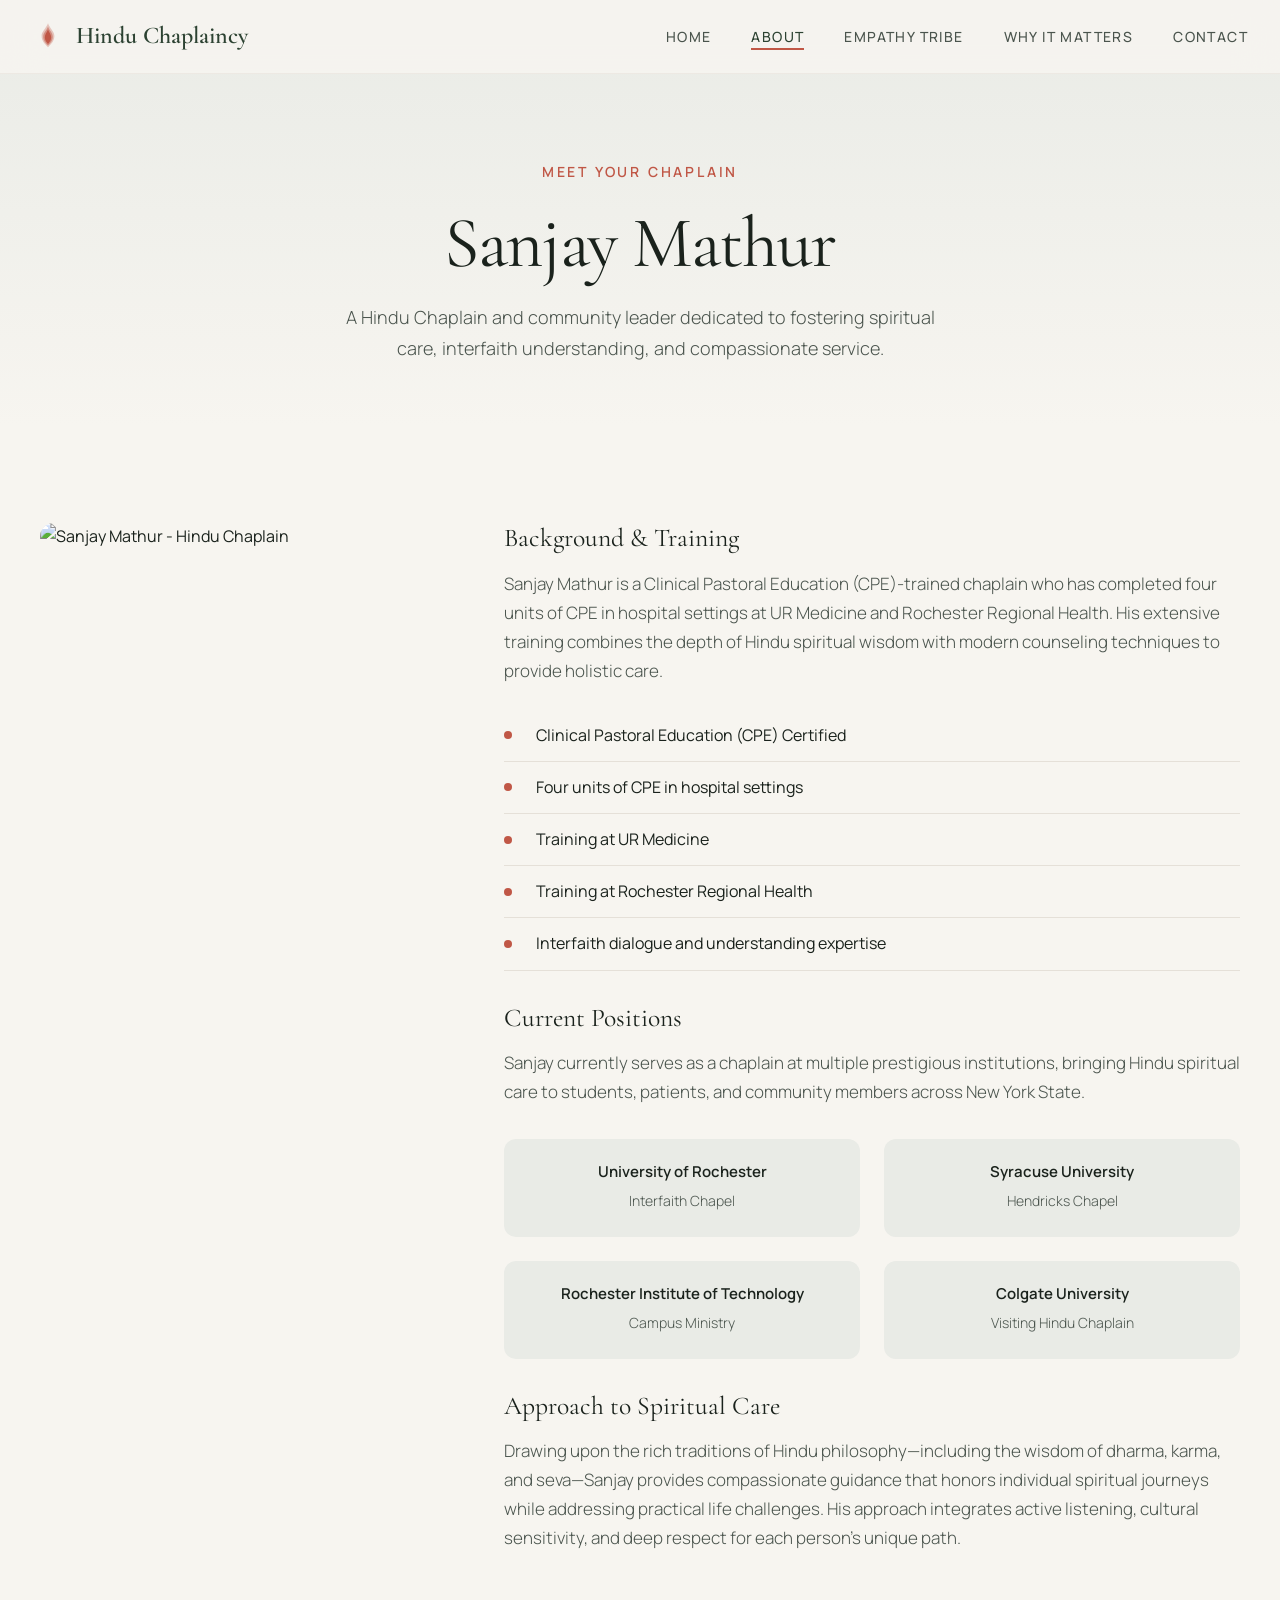
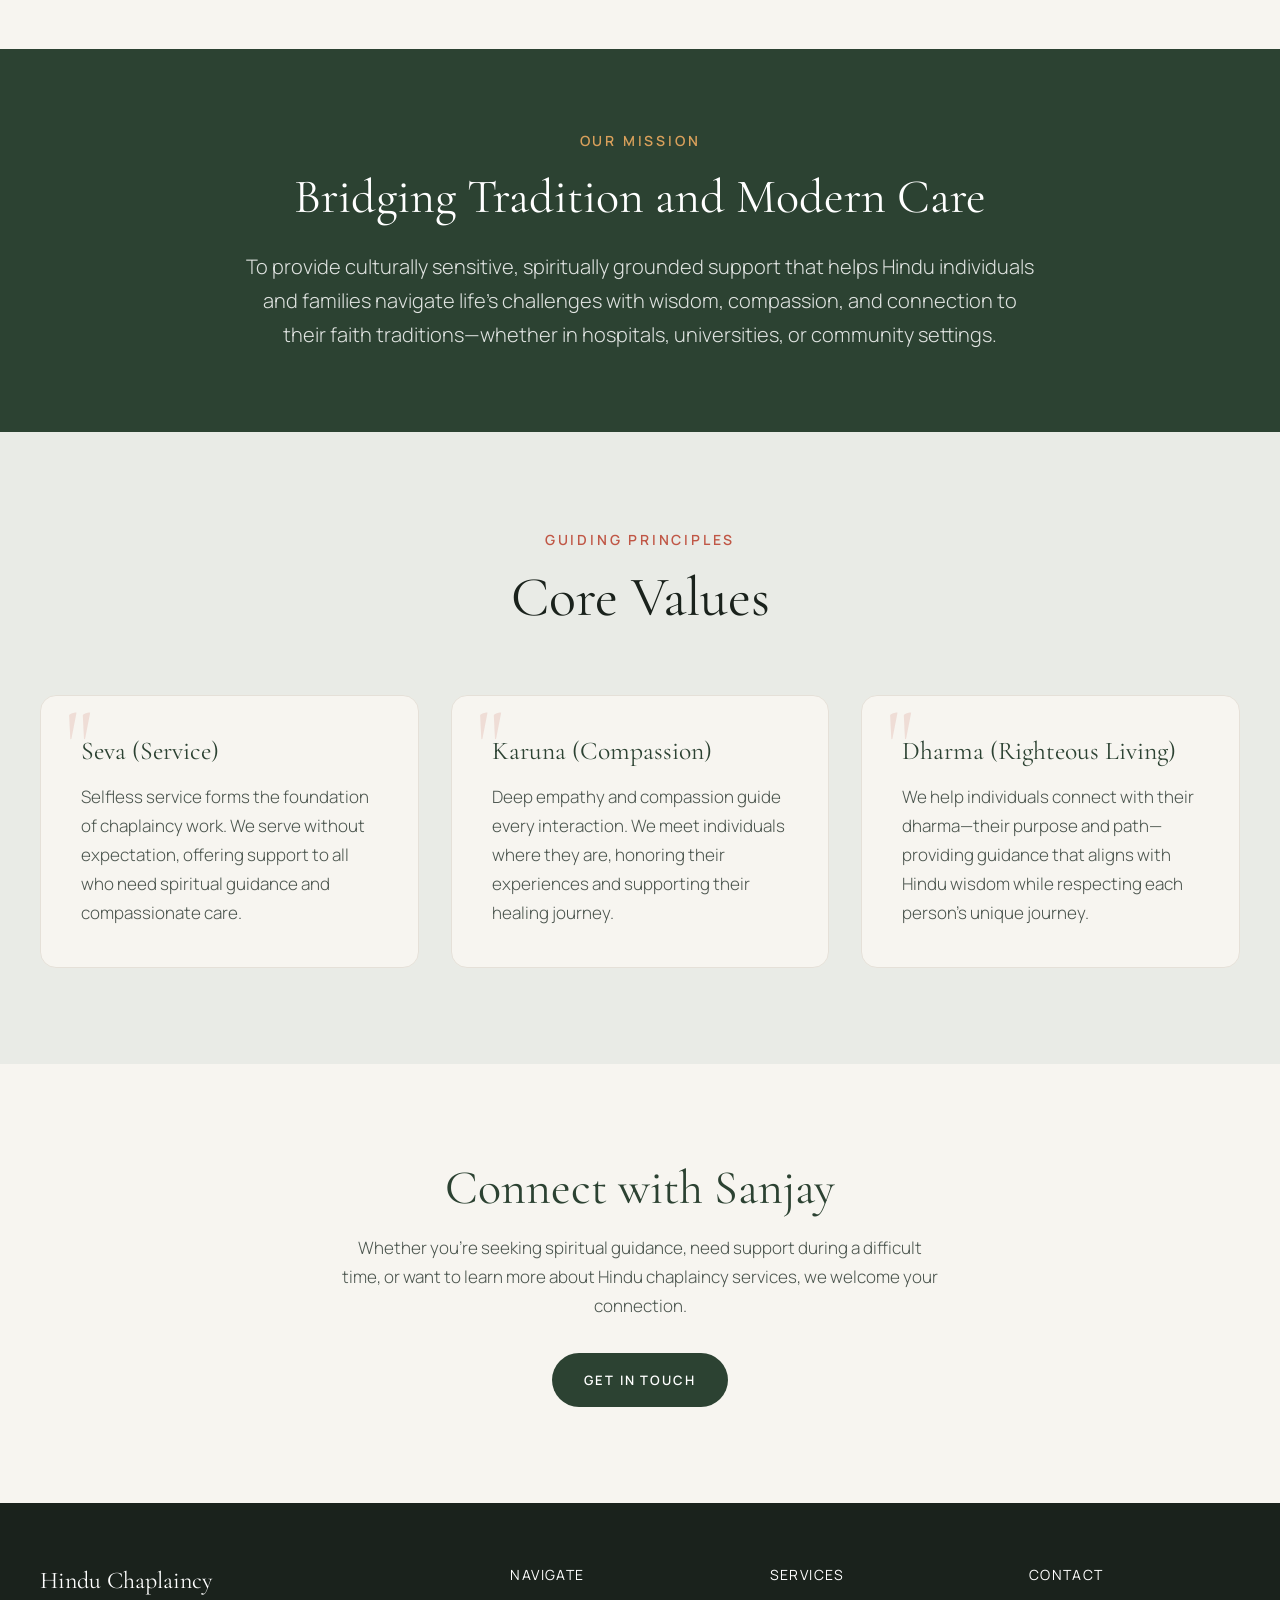
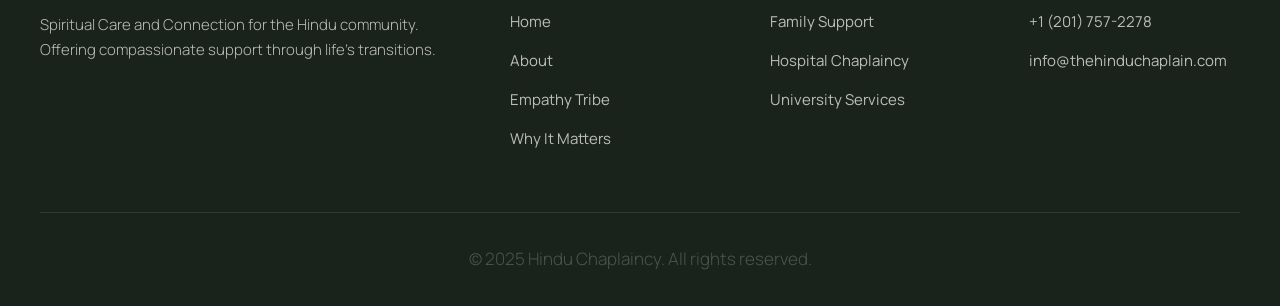
==== about.html @ 0bf61ae2 "Add files via upload" ====
<!DOCTYPE html>
<html lang="en">
<head>
  <meta charset="UTF-8">
  <meta name="viewport" content="width=device-width, initial-scale=1.0">
  <meta name="description" content="Learn about Sanjay Mathur, a Clinical Pastoral Education trained Hindu Chaplain serving universities and hospitals across New York.">
  <title>About Sanjay Mathur - Hindu Chaplaincy</title>
  <link rel="stylesheet" href="styles.css">
</head>
<body>
  <!-- Navigation -->
  <nav class="nav-container" data-testid="main-navigation">
    <div class="nav-inner">
      <a href="index.html" class="nav-logo" data-testid="nav-logo">
        <svg viewBox="0 0 100 100" xmlns="http://www.w3.org/2000/svg">
          <path d="M50 10c-5 15-20 25-20 40 0 15 10 25 20 35 10-10 20-20 20-35 0-15-15-25-20-40z" opacity="0.3"/>
          <path d="M50 20c-4 12-15 20-15 32 0 12 8 20 15 28 7-8 15-16 15-28 0-12-11-20-15-32z" opacity="0.5"/>
          <path d="M50 30c-3 9-10 15-10 24 0 9 5 15 10 21 5-6 10-12 10-21 0-9-7-15-10-24z"/>
        </svg>
        Hindu Chaplaincy
      </a>
      
      <button class="nav-toggle" data-testid="nav-toggle" onclick="toggleNav()">
        <span></span>
        <span></span>
        <span></span>
      </button>
      
      <ul class="nav-links" data-testid="nav-links">
        <li><a href="index.html" data-testid="nav-home">Home</a></li>
        <li><a href="about.html" class="active" data-testid="nav-about">About</a></li>
        <li><a href="empathy.html" data-testid="nav-empathy">Empathy Tribe</a></li>
        <li><a href="matters.html" data-testid="nav-matters">Why It Matters</a></li>
        <li><a href="contact.html" data-testid="nav-contact">Contact</a></li>
      </ul>
    </div>
  </nav>

  <!-- Hero Header -->
  <section class="about-hero" data-testid="about-hero">
    <span class="hero-overline" style="display: block; margin-bottom: 1rem;">Meet Your Chaplain</span>
    <h1>Sanjay Mathur</h1>
    <p style="max-width: 600px; margin: 1rem auto 0; font-size: 1.125rem;">A Hindu Chaplain and community leader dedicated to fostering spiritual care, interfaith understanding, and compassionate service.</p>
  </section>

  <!-- Profile Section -->
  <section class="section" data-testid="profile-section">
    <div class="container">
      <div class="profile-section">
        <div class="profile-image">
          <img src="https://images.pexels.com/photos/7580994/pexels-photo-7580994.jpeg?auto=compress&cs=tinysrgb&dpr=2&h=650&w=940" alt="Sanjay Mathur - Hindu Chaplain">
        </div>
        
        <div class="profile-content">
          <h3>Background & Training</h3>
          <p>Sanjay Mathur is a Clinical Pastoral Education (CPE)-trained chaplain who has completed four units of CPE in hospital settings at UR Medicine and Rochester Regional Health. His extensive training combines the depth of Hindu spiritual wisdom with modern counseling techniques to provide holistic care.</p>
          
          <ul class="credentials-list" data-testid="credentials-list">
            <li>Clinical Pastoral Education (CPE) Certified</li>
            <li>Four units of CPE in hospital settings</li>
            <li>Training at UR Medicine</li>
            <li>Training at Rochester Regional Health</li>
            <li>Interfaith dialogue and understanding expertise</li>
          </ul>
          
          <h3>Current Positions</h3>
          <p>Sanjay currently serves as a chaplain at multiple prestigious institutions, bringing Hindu spiritual care to students, patients, and community members across New York State.</p>
          
          <div class="universities-grid" data-testid="universities-grid">
            <div class="university-card">
              <h4>University of Rochester</h4>
              <p style="font-size: 0.875rem; margin-top: 0.5rem;">Interfaith Chapel</p>
            </div>
            <div class="university-card">
              <h4>Syracuse University</h4>
              <p style="font-size: 0.875rem; margin-top: 0.5rem;">Hendricks Chapel</p>
            </div>
            <div class="university-card">
              <h4>Rochester Institute of Technology</h4>
              <p style="font-size: 0.875rem; margin-top: 0.5rem;">Campus Ministry</p>
            </div>
            <div class="university-card">
              <h4>Colgate University</h4>
              <p style="font-size: 0.875rem; margin-top: 0.5rem;">Visiting Hindu Chaplain</p>
            </div>
          </div>
          
          <h3>Approach to Spiritual Care</h3>
          <p>Drawing upon the rich traditions of Hindu philosophy—including the wisdom of dharma, karma, and seva—Sanjay provides compassionate guidance that honors individual spiritual journeys while addressing practical life challenges. His approach integrates active listening, cultural sensitivity, and deep respect for each person's unique path.</p>
        </div>
      </div>
    </div>
  </section>

  <!-- Mission Banner -->
  <section class="section section-dark mission-banner" data-testid="mission-section">
    <div class="container">
      <span class="hero-overline" style="color: var(--accent-ochre); display: block; margin-bottom: 1rem;">Our Mission</span>
      <h2>Bridging Tradition and Modern Care</h2>
      <p>To provide culturally sensitive, spiritually grounded support that helps Hindu individuals and families navigate life's challenges with wisdom, compassion, and connection to their faith traditions—whether in hospitals, universities, or community settings.</p>
    </div>
  </section>

  <!-- Values Section -->
  <section class="section section-alt" data-testid="values-section">
    <div class="container">
      <div class="section-header">
        <span class="overline">Guiding Principles</span>
        <h2>Core Values</h2>
      </div>
      
      <div class="testimonials-grid">
        <div class="testimonial-card">
          <h3 style="color: var(--accent-forest); margin-bottom: 1rem;">Seva (Service)</h3>
          <p>Selfless service forms the foundation of chaplaincy work. We serve without expectation, offering support to all who need spiritual guidance and compassionate care.</p>
        </div>
        
        <div class="testimonial-card">
          <h3 style="color: var(--accent-forest); margin-bottom: 1rem;">Karuna (Compassion)</h3>
          <p>Deep empathy and compassion guide every interaction. We meet individuals where they are, honoring their experiences and supporting their healing journey.</p>
        </div>
        
        <div class="testimonial-card">
          <h3 style="color: var(--accent-forest); margin-bottom: 1rem;">Dharma (Righteous Living)</h3>
          <p>We help individuals connect with their dharma—their purpose and path—providing guidance that aligns with Hindu wisdom while respecting each person's unique journey.</p>
        </div>
      </div>
    </div>
  </section>

  <!-- CTA Section -->
  <section class="section" data-testid="about-cta">
    <div class="container text-center">
      <h2>Connect with Sanjay</h2>
      <p style="max-width: 600px; margin: 1rem auto 2rem;">Whether you're seeking spiritual guidance, need support during a difficult time, or want to learn more about Hindu chaplaincy services, we welcome your connection.</p>
      <a href="contact.html" class="btn btn-primary" data-testid="about-contact-btn">Get in Touch</a>
    </div>
  </section>

  <!-- Footer -->
  <footer class="footer" data-testid="footer">
    <div class="footer-content">
      <div class="footer-brand">
        <h3>Hindu Chaplaincy</h3>
        <p>Spiritual Care and Connection for the Hindu community. Offering compassionate support through life's transitions.</p>
      </div>
      
      <div class="footer-links">
        <h4>Navigate</h4>
        <ul>
          <li><a href="index.html">Home</a></li>
          <li><a href="about.html">About</a></li>
          <li><a href="empathy.html">Empathy Tribe</a></li>
          <li><a href="matters.html">Why It Matters</a></li>
        </ul>
      </div>
      
      <div class="footer-links">
        <h4>Services</h4>
        <ul>
          <li><a href="contact.html">Family Support</a></li>
          <li><a href="contact.html">Hospital Chaplaincy</a></li>
          <li><a href="contact.html">University Services</a></li>
        </ul>
      </div>
      
      <div class="footer-links">
        <h4>Contact</h4>
        <ul>
          <li><a href="tel:+12017572278">+1 (201) 757-2278</a></li>
          <li><a href="mailto:info@thehinduchaplain.com">info@thehinduchaplain.com</a></li>
        </ul>
      </div>
    </div>
    
    <div class="footer-bottom">
      <p>&copy; 2025 Hindu Chaplaincy. All rights reserved.</p>
    </div>
  </footer>

  <script>
    function toggleNav() {
      const navLinks = document.querySelector('.nav-links');
      navLinks.classList.toggle('active');
    }
  </script>
</body>
</html>
---- styles.css ----
/* Hindu Chaplain Website - Custom Styles */
@import url('https://fonts.googleapis.com/css2?family=Cormorant+Garamond:wght@300;400;500;600;700&family=Manrope:wght@300;400;500;600;700&display=swap');

:root {
  --bg-primary: #F7F5F0;
  --bg-secondary: #E9EBE6;
  --text-primary: #1A221C;
  --text-secondary: #4A544D;
  --accent-terracotta: #C05746;
  --accent-ochre: #D9A05B;
  --accent-forest: #2C4232;
  --border-subtle: #E5E0D8;
}

* {
  margin: 0;
  padding: 0;
  box-sizing: border-box;
}

html {
  scroll-behavior: smooth;
}

body {
  font-family: 'Manrope', sans-serif;
  background-color: var(--bg-primary);
  color: var(--text-primary);
  line-height: 1.7;
}

/* Typography */
h1, h2, h3, h4, h5, h6 {
  font-family: 'Cormorant Garamond', serif;
  font-weight: 400;
  line-height: 1.2;
}

h1 {
  font-size: clamp(2.5rem, 6vw, 4.5rem);
  letter-spacing: -0.02em;
  color: var(--text-primary);
}

h2 {
  font-size: clamp(2rem, 4vw, 3rem);
  color: var(--accent-forest);
}

h3 {
  font-size: clamp(1.25rem, 2vw, 1.75rem);
  color: var(--text-primary);
}

p {
  font-size: 1.0625rem;
  color: var(--text-secondary);
  font-weight: 300;
}

/* Navigation */
.nav-container {
  position: fixed;
  top: 0;
  left: 0;
  right: 0;
  z-index: 1000;
  background: rgba(247, 245, 240, 0.85);
  backdrop-filter: blur(20px);
  -webkit-backdrop-filter: blur(20px);
  border-bottom: 1px solid rgba(229, 224, 216, 0.5);
}

.nav-inner {
  max-width: 1400px;
  margin: 0 auto;
  padding: 1rem 2rem;
  display: flex;
  justify-content: space-between;
  align-items: center;
}

.nav-logo {
  font-family: 'Cormorant Garamond', serif;
  font-size: 1.5rem;
  font-weight: 600;
  color: var(--accent-forest);
  text-decoration: none;
  display: flex;
  align-items: center;
  gap: 0.75rem;
}

.nav-logo svg {
  width: 32px;
  height: 32px;
  fill: var(--accent-terracotta);
}

.nav-links {
  display: flex;
  gap: 2.5rem;
  list-style: none;
}

.nav-links a {
  text-decoration: none;
  color: var(--text-secondary);
  font-size: 0.875rem;
  font-weight: 500;
  text-transform: uppercase;
  letter-spacing: 0.1em;
  transition: color 0.3s ease;
  position: relative;
}

.nav-links a:hover,
.nav-links a.active {
  color: var(--accent-forest);
}

.nav-links a::after {
  content: '';
  position: absolute;
  bottom: -4px;
  left: 0;
  width: 0;
  height: 2px;
  background: var(--accent-terracotta);
  transition: width 0.3s ease;
}

.nav-links a:hover::after,
.nav-links a.active::after {
  width: 100%;
}

/* Mobile Navigation */
.nav-toggle {
  display: none;
  flex-direction: column;
  gap: 6px;
  background: none;
  border: none;
  cursor: pointer;
  padding: 4px;
}

.nav-toggle span {
  width: 28px;
  height: 2px;
  background: var(--accent-forest);
  transition: all 0.3s ease;
}

@media (max-width: 768px) {
  .nav-toggle {
    display: flex;
  }
  
  .nav-links {
    position: fixed;
    top: 70px;
    left: 0;
    right: 0;
    background: rgba(247, 245, 240, 0.98);
    backdrop-filter: blur(20px);
    flex-direction: column;
    padding: 2rem;
    gap: 1.5rem;
    transform: translateY(-150%);
    transition: transform 0.4s ease;
  }
  
  .nav-links.active {
    transform: translateY(0);
  }
}

/* Hero Section */
.hero {
  min-height: 100vh;
  display: flex;
  align-items: center;
  padding: 8rem 2rem 4rem;
  position: relative;
  overflow: hidden;
}

.hero-grid {
  max-width: 1400px;
  margin: 0 auto;
  display: grid;
  grid-template-columns: 1fr 1fr;
  gap: 4rem;
  align-items: center;
}

.hero-content {
  position: relative;
  z-index: 2;
}

.hero-overline {
  font-size: 0.875rem;
  text-transform: uppercase;
  letter-spacing: 0.2em;
  color: var(--accent-terracotta);
  font-weight: 600;
  margin-bottom: 1.5rem;
  display: block;
}

.hero h1 {
  margin-bottom: 1.5rem;
}

.hero-description {
  font-size: 1.125rem;
  max-width: 500px;
  margin-bottom: 2.5rem;
}

.hero-image {
  position: relative;
  border-radius: 24px;
  overflow: hidden;
  aspect-ratio: 4/5;
}

.hero-image img {
  width: 100%;
  height: 100%;
  object-fit: cover;
}

.hero-image::before {
  content: '';
  position: absolute;
  inset: 0;
  background: linear-gradient(135deg, rgba(44, 66, 50, 0.1), transparent);
  z-index: 1;
}

/* Decorative Elements */
.hero-decoration {
  position: absolute;
  right: -100px;
  top: 50%;
  transform: translateY(-50%);
  width: 400px;
  height: 400px;
  opacity: 0.05;
  z-index: 0;
}

/* Buttons */
.btn {
  display: inline-flex;
  align-items: center;
  gap: 0.75rem;
  padding: 1rem 2rem;
  font-size: 0.8125rem;
  font-weight: 600;
  text-transform: uppercase;
  letter-spacing: 0.15em;
  text-decoration: none;
  border-radius: 50px;
  transition: all 0.3s ease;
  cursor: pointer;
  border: none;
}

.btn-primary {
  background: var(--accent-forest);
  color: white;
}

.btn-primary:hover {
  background: var(--text-primary);
  transform: translateY(-2px);
  box-shadow: 0 10px 30px rgba(44, 66, 50, 0.2);
}

.btn-secondary {
  background: transparent;
  color: var(--accent-forest);
  border: 2px solid var(--accent-forest);
}

.btn-secondary:hover {
  background: var(--bg-secondary);
}

.btn-terracotta {
  background: var(--accent-terracotta);
  color: white;
}

.btn-terracotta:hover {
  background: #a84839;
  transform: translateY(-2px);
  box-shadow: 0 10px 30px rgba(192, 87, 70, 0.25);
}

/* Sections */
.section {
  padding: 6rem 2rem;
}

.section-alt {
  background: var(--bg-secondary);
}

.section-dark {
  background: var(--accent-forest);
  color: white;
}

.section-dark h2,
.section-dark h3,
.section-dark p {
  color: white;
}

.container {
  max-width: 1200px;
  margin: 0 auto;
}

.section-header {
  text-align: center;
  margin-bottom: 4rem;
}

.section-header h2 {
  font-size: clamp(2.5rem, 5vw, 3.5rem);
  font-weight: 400;
  color: var(--text-primary);
  margin-top: 0.75rem;
}

.section-header .overline {
  font-size: 0.875rem;
  text-transform: uppercase;
  letter-spacing: 0.2em;
  color: var(--accent-terracotta);
  font-weight: 600;
  margin-bottom: 0;
  display: block;
}

/* About Chaplaincy Section */
.chaplaincy-content {
  display: grid;
  grid-template-columns: 1fr 1fr;
  gap: 4rem;
  align-items: center;
}

.chaplaincy-quote {
  position: relative;
  padding: 2rem 0;
}

.chaplaincy-quote blockquote {
  font-family: 'Cormorant Garamond', serif;
  font-size: 1.75rem;
  font-weight: 400;
  font-style: italic;
  color: var(--accent-forest);
  line-height: 1.5;
  position: relative;
  padding-left: 2rem;
  border-left: 4px solid var(--accent-terracotta);
}

.chaplaincy-text p {
  margin-bottom: 1.5rem;
}

/* Testimonials */
.testimonials-grid {
  display: grid;
  grid-template-columns: repeat(auto-fit, minmax(320px, 1fr));
  gap: 2rem;
}

.testimonial-card {
  background: var(--bg-primary);
  padding: 2.5rem;
  border-radius: 16px;
  border: 1px solid var(--border-subtle);
  position: relative;
  transition: transform 0.3s ease, box-shadow 0.3s ease;
}

.testimonial-card:hover {
  transform: translateY(-4px);
  box-shadow: 0 20px 40px rgba(26, 34, 28, 0.08);
}

.testimonial-card::before {
  content: '"';
  font-family: 'Cormorant Garamond', serif;
  font-size: 6rem;
  color: var(--accent-terracotta);
  opacity: 0.15;
  position: absolute;
  top: 0;
  left: 1.5rem;
  line-height: 1;
}

.testimonial-text {
  font-style: italic;
  margin-bottom: 1.5rem;
  position: relative;
  z-index: 1;
}

.testimonial-author {
  display: flex;
  align-items: center;
  gap: 1rem;
}

.testimonial-avatar {
  width: 48px;
  height: 48px;
  border-radius: 50%;
  background: var(--accent-forest);
  display: flex;
  align-items: center;
  justify-content: center;
  color: white;
  font-weight: 600;
}

.testimonial-info h4 {
  font-size: 1rem;
  font-family: 'Manrope', sans-serif;
  font-weight: 600;
  margin-bottom: 0.25rem;
}

.testimonial-info span {
  font-size: 0.875rem;
  color: var(--text-secondary);
}

/* About Page */
.about-hero {
  padding: 10rem 2rem 4rem;
  text-align: center;
  background: linear-gradient(180deg, var(--bg-secondary) 0%, var(--bg-primary) 100%);
}

.profile-section {
  display: grid;
  grid-template-columns: 400px 1fr;
  gap: 4rem;
  align-items: start;
}

.profile-image {
  border-radius: 24px;
  overflow: hidden;
  position: sticky;
  top: 120px;
}

.profile-image img {
  width: 100%;
  height: auto;
  display: block;
}

.profile-content h3 {
  margin-bottom: 1rem;
  margin-top: 2rem;
}

.profile-content h3:first-child {
  margin-top: 0;
}

.credentials-list {
  list-style: none;
  margin: 1.5rem 0;
}

.credentials-list li {
  padding: 0.75rem 0;
  padding-left: 2rem;
  position: relative;
  border-bottom: 1px solid var(--border-subtle);
}

.credentials-list li::before {
  content: '';
  position: absolute;
  left: 0;
  top: 50%;
  transform: translateY(-50%);
  width: 8px;
  height: 8px;
  background: var(--accent-terracotta);
  border-radius: 50%;
}

.universities-grid {
  display: grid;
  grid-template-columns: repeat(2, 1fr);
  gap: 1.5rem;
  margin-top: 2rem;
}

.university-card {
  background: var(--bg-secondary);
  padding: 1.5rem;
  border-radius: 12px;
  text-align: center;
}

.university-card h4 {
  font-family: 'Manrope', sans-serif;
  font-size: 0.9375rem;
  font-weight: 600;
}

/* Mission Banner */
.mission-banner {
  padding: 5rem 2rem;
  text-align: center;
}

.mission-banner h2 {
  color: white;
  margin-bottom: 1.5rem;
}

.mission-banner p {
  color: rgba(255, 255, 255, 0.85);
  max-width: 800px;
  margin: 0 auto;
  font-size: 1.25rem;
}

/* Empathy Page */
.empathy-hero {
  min-height: 70vh;
  display: flex;
  align-items: center;
  justify-content: center;
  text-align: center;
  position: relative;
  background-size: cover;
  background-position: center;
  padding: 8rem 2rem;
}

.empathy-hero::before {
  content: '';
  position: absolute;
  inset: 0;
  background: linear-gradient(135deg, rgba(44, 66, 50, 0.85), rgba(26, 34, 28, 0.75));
}

.empathy-hero-content {
  position: relative;
  z-index: 2;
  max-width: 800px;
}

.empathy-hero h1 {
  color: white;
  margin-bottom: 1.5rem;
}

.empathy-hero p {
  color: rgba(255, 255, 255, 0.9);
  font-size: 1.25rem;
}

.empathy-content {
  max-width: 900px;
  margin: 0 auto;
}

.empathy-content h3 {
  margin-top: 3rem;
  margin-bottom: 1rem;
}

.empathy-content p {
  margin-bottom: 1.5rem;
}

.empathy-cta {
  background: var(--bg-secondary);
  padding: 3rem;
  border-radius: 20px;
  text-align: center;
  margin-top: 3rem;
}

.empathy-cta h3 {
  margin-top: 0;
  margin-bottom: 1rem;
}

.empathy-cta a {
  color: var(--accent-terracotta);
  font-weight: 600;
}

/* Why It Matters Page */
.matters-grid {
  display: grid;
  grid-template-columns: repeat(12, 1fr);
  gap: 1.5rem;
}

.matters-card {
  padding: 2.5rem;
  border-radius: 20px;
}

.matters-card.large {
  grid-column: span 8;
}

.matters-card.small {
  grid-column: span 4;
}

.matters-card.full {
  grid-column: span 12;
}

.matters-card.bg-light {
  background: var(--bg-primary);
  border: 1px solid var(--border-subtle);
}

.matters-card.bg-alt {
  background: var(--bg-secondary);
}

.matters-card h3 {
  margin-bottom: 1rem;
}

.matters-card ul {
  list-style: none;
  margin-top: 1.5rem;
}

.matters-card ul li {
  padding: 0.75rem 0;
  padding-left: 1.5rem;
  position: relative;
  color: var(--text-secondary);
}

.matters-card ul li::before {
  content: '→';
  position: absolute;
  left: 0;
  color: var(--accent-terracotta);
}

/* Contact Page */
.contact-hero {
  min-height: 100vh;
  display: flex;
  align-items: center;
  justify-content: center;
  position: relative;
  padding: 8rem 2rem;
  background-size: cover;
  background-position: center;
}

.contact-hero::before {
  content: '';
  position: absolute;
  inset: 0;
  background: linear-gradient(135deg, rgba(217, 160, 91, 0.15), rgba(233, 235, 230, 0.9));
}

.contact-container {
  position: relative;
  z-index: 2;
  max-width: 1200px;
  width: 100%;
  display: grid;
  grid-template-columns: 1fr 1fr;
  gap: 4rem;
  align-items: center;
}

.contact-info {
  padding: 2rem;
}

.contact-info h1 {
  margin-bottom: 1.5rem;
}

.contact-info p {
  margin-bottom: 2rem;
  font-size: 1.125rem;
}

.contact-cards {
  display: flex;
  flex-direction: column;
  gap: 1rem;
  margin-top: 2rem;
}

.contact-card {
  display: flex;
  align-items: center;
  gap: 1.25rem;
  padding: 1.25rem 1.5rem;
  background: white;
  border-radius: 16px;
  text-decoration: none;
  color: var(--text-primary);
  transition: all 0.3s ease;
  border: 1px solid var(--border-subtle);
}

.contact-card:hover {
  transform: translateX(8px);
  box-shadow: 0 10px 30px rgba(44, 66, 50, 0.1);
  border-color: var(--accent-forest);
}

.contact-card-icon {
  width: 48px;
  height: 48px;
  background: var(--bg-secondary);
  border-radius: 12px;
  display: flex;
  align-items: center;
  justify-content: center;
}

.contact-card-icon svg {
  width: 24px;
  height: 24px;
  stroke: var(--accent-forest);
}

.contact-card-content h4 {
  font-family: 'Manrope', sans-serif;
  font-size: 1rem;
  font-weight: 600;
  margin-bottom: 0.25rem;
}

.contact-card-content span {
  font-size: 0.875rem;
  color: var(--text-secondary);
}

/* Contact Form */
.contact-form-container {
  background: rgba(255, 255, 255, 0.7);
  backdrop-filter: blur(24px);
  -webkit-backdrop-filter: blur(24px);
  border: 1px solid rgba(255, 255, 255, 0.5);
  border-radius: 32px;
  padding: 3rem;
  position: relative;
  overflow: hidden;
}

.contact-form-container::before {
  content: '';
  position: absolute;
  top: -50%;
  right: -50%;
  width: 200%;
  height: 200%;
  background: radial-gradient(circle, rgba(217, 160, 91, 0.1) 0%, transparent 50%);
  pointer-events: none;
}

.lotus-icon {
  width: 80px;
  height: 80px;
  margin: 0 auto 2rem;
  display: block;
}

.lotus-icon svg {
  width: 100%;
  height: 100%;
  fill: var(--accent-terracotta);
}

.contact-form {
  position: relative;
  z-index: 1;
}

.form-group {
  margin-bottom: 1.5rem;
}

.form-group label {
  display: block;
  font-size: 0.875rem;
  font-weight: 500;
  color: var(--text-secondary);
  margin-bottom: 0.5rem;
  text-transform: uppercase;
  letter-spacing: 0.05em;
}

.form-group input,
.form-group textarea,
.form-group select {
  width: 100%;
  padding: 1rem 0;
  font-family: 'Manrope', sans-serif;
  font-size: 1rem;
  color: var(--text-primary);
  background: transparent;
  border: none;
  border-bottom: 2px solid var(--border-subtle);
  transition: border-color 0.3s ease;
  outline: none;
}

.form-group input:focus,
.form-group textarea:focus,
.form-group select:focus {
  border-color: var(--accent-forest);
}

.form-group input::placeholder,
.form-group textarea::placeholder {
  color: rgba(74, 84, 77, 0.5);
}

.form-group textarea {
  resize: vertical;
  min-height: 120px;
}

.form-row {
  display: grid;
  grid-template-columns: 1fr 1fr;
  gap: 1.5rem;
}

.contact-form .btn {
  width: 100%;
  justify-content: center;
  margin-top: 1rem;
}

/* Footer */
.footer {
  background: var(--text-primary);
  color: white;
  padding: 4rem 2rem 2rem;
}

.footer-content {
  max-width: 1200px;
  margin: 0 auto;
  display: grid;
  grid-template-columns: 2fr 1fr 1fr 1fr;
  gap: 3rem;
}

.footer-brand h3 {
  font-size: 1.5rem;
  color: white;
  margin-bottom: 1rem;
}

.footer-brand p {
  color: rgba(255, 255, 255, 0.7);
  font-size: 0.9375rem;
}

.footer-links h4 {
  font-family: 'Manrope', sans-serif;
  font-size: 0.875rem;
  text-transform: uppercase;
  letter-spacing: 0.1em;
  color: white;
  margin-bottom: 1.5rem;
}

.footer-links ul {
  list-style: none;
}

.footer-links ul li {
  margin-bottom: 0.75rem;
}

.footer-links ul li a {
  color: rgba(255, 255, 255, 0.7);
  text-decoration: none;
  font-size: 0.9375rem;
  transition: color 0.3s ease;
}

.footer-links ul li a:hover {
  color: var(--accent-ochre);
}

.footer-bottom {
  max-width: 1200px;
  margin: 3rem auto 0;
  padding-top: 2rem;
  border-top: 1px solid rgba(255, 255, 255, 0.1);
  text-align: center;
  color: rgba(255, 255, 255, 0.5);
  font-size: 0.875rem;
}

/* Responsive */
@media (max-width: 1024px) {
  .hero-grid {
    grid-template-columns: 1fr;
    gap: 3rem;
  }
  
  .hero-image {
    max-width: 500px;
    margin: 0 auto;
  }
  
  .chaplaincy-content {
    grid-template-columns: 1fr;
  }
  
  .profile-section {
    grid-template-columns: 1fr;
  }
  
  .profile-image {
    position: relative;
    top: 0;
    max-width: 400px;
    margin: 0 auto;
  }
  
  .matters-card.large,
  .matters-card.small {
    grid-column: span 12;
  }
  
  .contact-container {
    grid-template-columns: 1fr;
    gap: 3rem;
  }
  
  .footer-content {
    grid-template-columns: 1fr 1fr;
    gap: 2rem;
  }
}

@media (max-width: 640px) {
  .section {
    padding: 4rem 1.5rem;
  }
  
  .hero {
    padding: 7rem 1.5rem 3rem;
  }
  
  .form-row {
    grid-template-columns: 1fr;
  }
  
  .universities-grid {
    grid-template-columns: 1fr;
  }
  
  .footer-content {
    grid-template-columns: 1fr;
  }
  
  .contact-form-container {
    padding: 2rem 1.5rem;
  }
}

/* Animations */
@keyframes fadeInUp {
  from {
    opacity: 0;
    transform: translateY(30px);
  }
  to {
    opacity: 1;
    transform: translateY(0);
  }
}

/* Home Page Hero with Background Image */
.home-hero {
  min-height: 85vh;
  display: flex;
  align-items: center;
  justify-content: center;
  text-align: center;
  position: relative;
  background-size: cover;
  background-position: center;
  padding: 8rem 2rem;
}

.home-hero::before {
  content: '';
  position: absolute;
  inset: 0;
  background: linear-gradient(135deg, rgba(44, 66, 50, 0.8), rgba(26, 34, 28, 0.7));
}

.home-hero-content {
  position: relative;
  z-index: 2;
  max-width: 900px;
}

.home-hero h1 {
  color: white;
  margin-bottom: 1.5rem;
  font-size: clamp(3rem, 7vw, 5rem);
}

.home-hero p {
  color: rgba(255, 255, 255, 0.9);
  font-size: 1.25rem;
  max-width: 700px;
  margin: 0 auto;
}

/* White Button for Hero */
.btn-white {
  background: transparent;
  color: white;
  border: 2px solid white;
}

.btn-white:hover {
  background: white;
  color: var(--accent-forest);
}

/* Ready to Connect CTA Section */
.cta-hero {
  min-height: 70vh;
  display: flex;
  align-items: center;
  justify-content: center;
  position: relative;
  padding: 5rem 2rem;
  background-size: cover;
  background-position: center;
}

.cta-hero::before {
  content: '';
  position: absolute;
  inset: 0;
  background: linear-gradient(135deg, rgba(217, 160, 91, 0.2), rgba(233, 235, 230, 0.92));
}

.cta-hero-content {
  position: relative;
  z-index: 2;
  max-width: 1200px;
  width: 100%;
}

.cta-header {
  text-align: center;
  margin-bottom: 3rem;
}

.cta-header h2 {
  font-size: clamp(2.5rem, 5vw, 3.5rem);
  font-weight: 400;
  color: var(--text-primary);
  margin-top: 0.75rem;
  margin-bottom: 1rem;
}

.cta-header p {
  max-width: 650px;
  margin: 0 auto;
  font-size: 1.125rem;
}

.cta-cards-grid {
  display: grid;
  grid-template-columns: repeat(3, 1fr);
  gap: 2rem;
}

.cta-action-card {
  background: rgba(255, 255, 255, 0.85);
  backdrop-filter: blur(20px);
  -webkit-backdrop-filter: blur(20px);
  border: 1px solid rgba(255, 255, 255, 0.6);
  border-radius: 24px;
  padding: 2.5rem 2rem;
  text-align: center;
  text-decoration: none;
  color: var(--text-primary);
  transition: all 0.4s ease;
  display: flex;
  flex-direction: column;
  align-items: center;
  gap: 1rem;
}

.cta-action-card:hover {
  transform: translateY(-8px);
  box-shadow: 0 25px 50px rgba(44, 66, 50, 0.15);
  background: white;
  border-color: var(--accent-terracotta);
}

.cta-card-icon {
  width: 72px;
  height: 72px;
  background: linear-gradient(135deg, var(--accent-forest), #3d5a45);
  border-radius: 50%;
  display: flex;
  align-items: center;
  justify-content: center;
  margin-bottom: 0.5rem;
  transition: all 0.3s ease;
}

.cta-action-card:hover .cta-card-icon {
  background: linear-gradient(135deg, var(--accent-terracotta), #d4685a);
  transform: scale(1.1);
}

.cta-card-icon svg {
  width: 32px;
  height: 32px;
  stroke: white;
}

.cta-action-card h3 {
  font-family: 'Cormorant Garamond', serif;
  font-size: 1.5rem;
  color: var(--accent-forest);
  margin: 0;
}

.cta-action-card p {
  font-size: 0.9375rem;
  color: var(--text-secondary);
  margin: 0;
}

.cta-card-action {
  font-size: 0.8125rem;
  font-weight: 600;
  text-transform: uppercase;
  letter-spacing: 0.1em;
  color: var(--accent-terracotta);
  margin-top: auto;
  padding-top: 0.5rem;
}

@media (max-width: 900px) {
  .cta-cards-grid {
    grid-template-columns: 1fr;
    max-width: 400px;
    margin: 0 auto;
  }
  
  .cta-action-card {
    width: 100%;
  }
}

@media (max-width: 640px) {
  .home-hero {
    min-height: 70vh;
    padding: 7rem 1.5rem 4rem;
  }
  
  .home-hero p {
    font-size: 1.0625rem;
  }
  
  .cta-hero {
    padding: 4rem 1.5rem;
  }
  
  .cta-action-card {
    padding: 2rem 1.5rem;
  }
}


.animate-fade-in {
  animation: fadeInUp 0.8s ease forwards;
}

.animate-delay-1 {
  animation-delay: 0.1s;
}

.animate-delay-2 {
  animation-delay: 0.2s;
}

.animate-delay-3 {
  animation-delay: 0.3s;
}

/* Utility Classes */
.text-center {
  text-align: center;
}

.mb-0 {
  margin-bottom: 0;
}

.mt-2 {
  margin-top: 2rem;
}
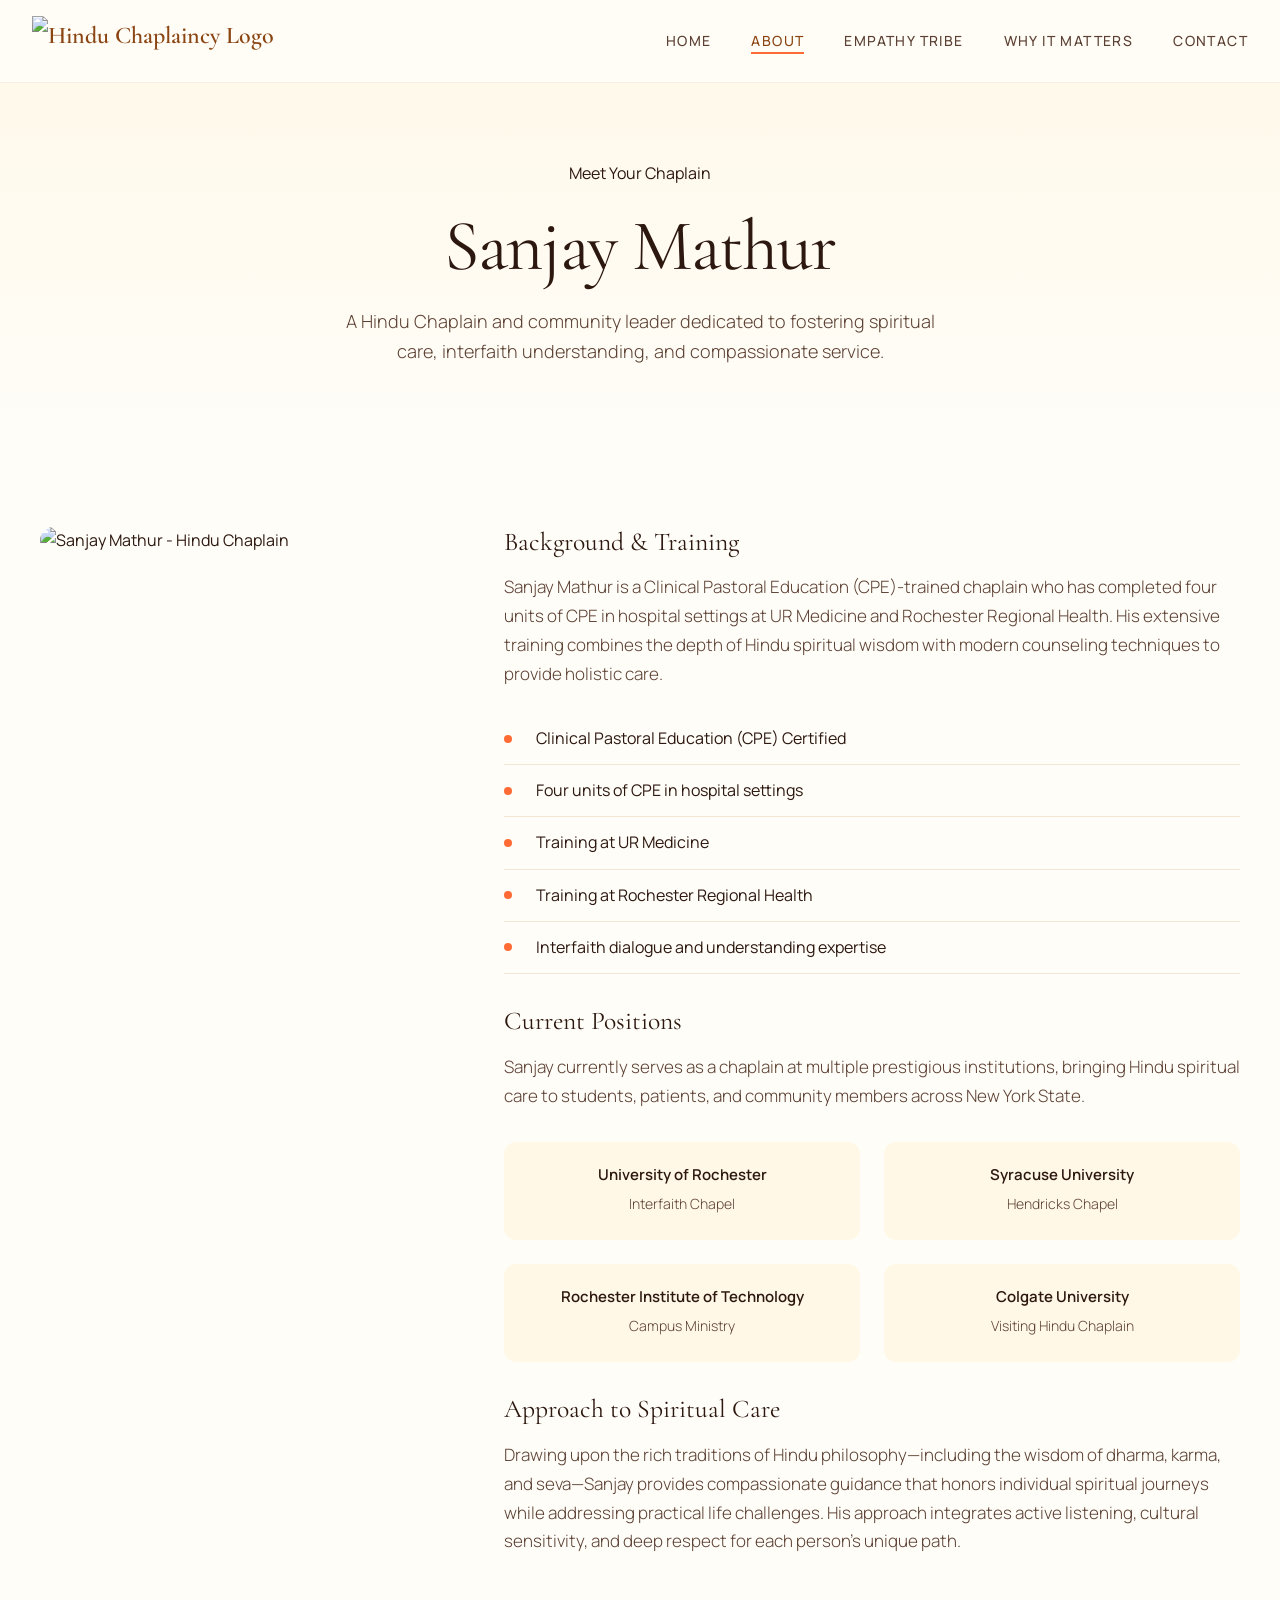
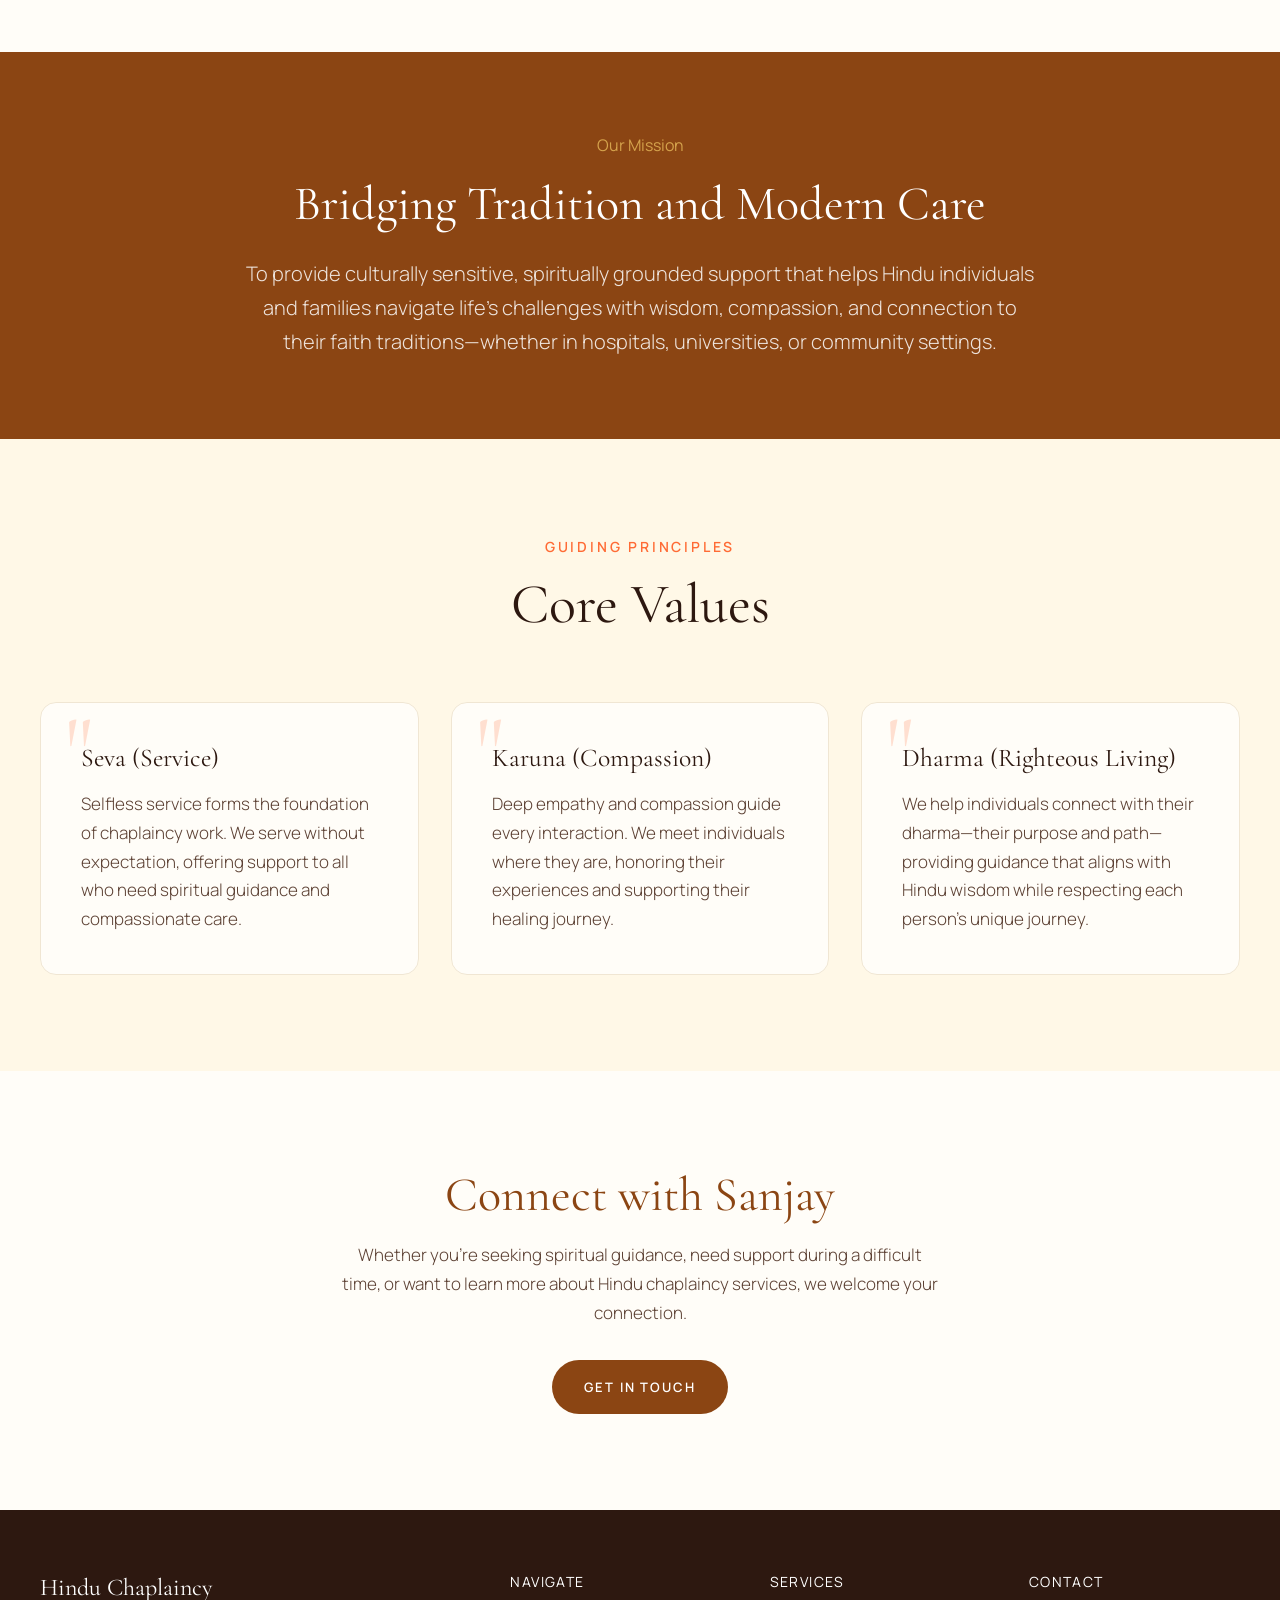
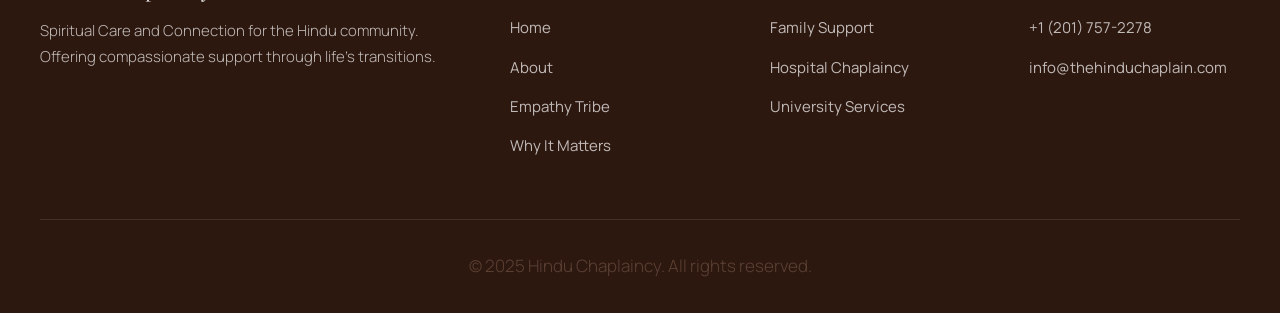
==== commit 5e78dea3: "Add files via upload" ====
--- a/about.html
+++ b/about.html
@@ -12,12 +12,7 @@
   <nav class="nav-container" data-testid="main-navigation">
     <div class="nav-inner">
       <a href="index.html" class="nav-logo" data-testid="nav-logo">
-        <svg viewBox="0 0 100 100" xmlns="http://www.w3.org/2000/svg">
-          <path d="M50 10c-5 15-20 25-20 40 0 15 10 25 20 35 10-10 20-20 20-35 0-15-15-25-20-40z" opacity="0.3"/>
-          <path d="M50 20c-4 12-15 20-15 32 0 12 8 20 15 28 7-8 15-16 15-28 0-12-11-20-15-32z" opacity="0.5"/>
-          <path d="M50 30c-3 9-10 15-10 24 0 9 5 15 10 21 5-6 10-12 10-21 0-9-7-15-10-24z"/>
-        </svg>
-        Hindu Chaplaincy
+        <img src="https://customer-assets.emergentagent.com/job_hindu-chaplain-v2/artifacts/nrknlaer_th_logo.png" alt="Hindu Chaplaincy Logo" class="nav-logo-img">
       </a>
       
       <button class="nav-toggle" data-testid="nav-toggle" onclick="toggleNav()">
@@ -48,7 +43,7 @@
     <div class="container">
       <div class="profile-section">
         <div class="profile-image">
-          <img src="https://images.pexels.com/photos/7580994/pexels-photo-7580994.jpeg?auto=compress&cs=tinysrgb&dpr=2&h=650&w=940" alt="Sanjay Mathur - Hindu Chaplain">
+          <img src="https://customer-assets.emergentagent.com/job_hindu-chaplain-v2/artifacts/mfcs2wgv_sanjay-mathur.png" alt="Sanjay Mathur - Hindu Chaplain">
         </div>
         
         <div class="profile-content">
@@ -95,7 +90,7 @@
   <!-- Mission Banner -->
   <section class="section section-dark mission-banner" data-testid="mission-section">
     <div class="container">
-      <span class="hero-overline" style="color: var(--accent-ochre); display: block; margin-bottom: 1rem;">Our Mission</span>
+      <span class="hero-overline" style="color: var(--accent-gold); display: block; margin-bottom: 1rem;">Our Mission</span>
       <h2>Bridging Tradition and Modern Care</h2>
       <p>To provide culturally sensitive, spiritually grounded support that helps Hindu individuals and families navigate life's challenges with wisdom, compassion, and connection to their faith traditions—whether in hospitals, universities, or community settings.</p>
     </div>
--- a/styles.css
+++ b/styles.css
@@ -1,15 +1,16 @@
-/* Hindu Chaplain Website - Custom Styles */
+/* Hindu Chaplain Website - Version 2 Color Theme */
+/* Saffron, Gold, Cream & White Theme */
 @import url('https://fonts.googleapis.com/css2?family=Cormorant+Garamond:wght@300;400;500;600;700&family=Manrope:wght@300;400;500;600;700&display=swap');
 
 :root {
-  --bg-primary: #F7F5F0;
-  --bg-secondary: #E9EBE6;
-  --text-primary: #1A221C;
-  --text-secondary: #4A544D;
-  --accent-terracotta: #C05746;
-  --accent-ochre: #D9A05B;
-  --accent-forest: #2C4232;
-  --border-subtle: #E5E0D8;
+  --bg-primary: #FFFDF8;
+  --bg-secondary: #FFF8E7;
+  --text-primary: #2D1810;
+  --text-secondary: #5C4033;
+  --accent-saffron: #FF6B35;
+  --accent-gold: #D4A24C;
+  --accent-deep: #8B4513;
+  --border-subtle: #F0E6D3;
 }
 
 * {
@@ -44,7 +45,7 @@
 
 h2 {
   font-size: clamp(2rem, 4vw, 3rem);
-  color: var(--accent-forest);
+  color: var(--accent-deep);
 }
 
 h3 {
@@ -65,10 +66,10 @@
   left: 0;
   right: 0;
   z-index: 1000;
-  background: rgba(247, 245, 240, 0.85);
+  background: rgba(255, 253, 248, 0.9);
   backdrop-filter: blur(20px);
   -webkit-backdrop-filter: blur(20px);
-  border-bottom: 1px solid rgba(229, 224, 216, 0.5);
+  border-bottom: 1px solid rgba(240, 230, 211, 0.5);
 }
 
 .nav-inner {
@@ -84,17 +85,23 @@
   font-family: 'Cormorant Garamond', serif;
   font-size: 1.5rem;
   font-weight: 600;
-  color: var(--accent-forest);
+  color: var(--accent-deep);
   text-decoration: none;
   display: flex;
   align-items: center;
   gap: 0.75rem;
+}
+
+.nav-logo-img {
+  height: 50px;
+  width: auto;
+  object-fit: contain;
 }
 
 .nav-logo svg {
   width: 32px;
   height: 32px;
-  fill: var(--accent-terracotta);
+  fill: var(--accent-saffron);
 }
 
 .nav-links {
@@ -116,7 +123,7 @@
 
 .nav-links a:hover,
 .nav-links a.active {
-  color: var(--accent-forest);
+  color: var(--accent-deep);
 }
 
 .nav-links a::after {
@@ -126,7 +133,7 @@
   left: 0;
   width: 0;
   height: 2px;
-  background: var(--accent-terracotta);
+  background: var(--accent-saffron);
   transition: width 0.3s ease;
 }
 
@@ -149,7 +156,7 @@
 .nav-toggle span {
   width: 28px;
   height: 2px;
-  background: var(--accent-forest);
+  background: var(--accent-deep);
   transition: all 0.3s ease;
 }
 
@@ -163,7 +170,7 @@
     top: 70px;
     left: 0;
     right: 0;
-    background: rgba(247, 245, 240, 0.98);
+    background: rgba(255, 253, 248, 0.98);
     backdrop-filter: blur(20px);
     flex-direction: column;
     padding: 2rem;
@@ -175,83 +182,6 @@
   .nav-links.active {
     transform: translateY(0);
   }
-}
-
-/* Hero Section */
-.hero {
-  min-height: 100vh;
-  display: flex;
-  align-items: center;
-  padding: 8rem 2rem 4rem;
-  position: relative;
-  overflow: hidden;
-}
-
-.hero-grid {
-  max-width: 1400px;
-  margin: 0 auto;
-  display: grid;
-  grid-template-columns: 1fr 1fr;
-  gap: 4rem;
-  align-items: center;
-}
-
-.hero-content {
-  position: relative;
-  z-index: 2;
-}
-
-.hero-overline {
-  font-size: 0.875rem;
-  text-transform: uppercase;
-  letter-spacing: 0.2em;
-  color: var(--accent-terracotta);
-  font-weight: 600;
-  margin-bottom: 1.5rem;
-  display: block;
-}
-
-.hero h1 {
-  margin-bottom: 1.5rem;
-}
-
-.hero-description {
-  font-size: 1.125rem;
-  max-width: 500px;
-  margin-bottom: 2.5rem;
-}
-
-.hero-image {
-  position: relative;
-  border-radius: 24px;
-  overflow: hidden;
-  aspect-ratio: 4/5;
-}
-
-.hero-image img {
-  width: 100%;
-  height: 100%;
-  object-fit: cover;
-}
-
-.hero-image::before {
-  content: '';
-  position: absolute;
-  inset: 0;
-  background: linear-gradient(135deg, rgba(44, 66, 50, 0.1), transparent);
-  z-index: 1;
-}
-
-/* Decorative Elements */
-.hero-decoration {
-  position: absolute;
-  right: -100px;
-  top: 50%;
-  transform: translateY(-50%);
-  width: 400px;
-  height: 400px;
-  opacity: 0.05;
-  z-index: 0;
 }
 
 /* Buttons */
@@ -272,35 +202,46 @@
 }
 
 .btn-primary {
-  background: var(--accent-forest);
+  background: var(--accent-deep);
   color: white;
 }
 
 .btn-primary:hover {
   background: var(--text-primary);
   transform: translateY(-2px);
-  box-shadow: 0 10px 30px rgba(44, 66, 50, 0.2);
+  box-shadow: 0 10px 30px rgba(139, 69, 19, 0.25);
 }
 
 .btn-secondary {
   background: transparent;
-  color: var(--accent-forest);
-  border: 2px solid var(--accent-forest);
+  color: var(--accent-deep);
+  border: 2px solid var(--accent-deep);
 }
 
 .btn-secondary:hover {
   background: var(--bg-secondary);
 }
 
-.btn-terracotta {
-  background: var(--accent-terracotta);
+.btn-saffron {
+  background: var(--accent-saffron);
   color: white;
 }
 
-.btn-terracotta:hover {
-  background: #a84839;
+.btn-saffron:hover {
+  background: #e55a2b;
   transform: translateY(-2px);
-  box-shadow: 0 10px 30px rgba(192, 87, 70, 0.25);
+  box-shadow: 0 10px 30px rgba(255, 107, 53, 0.3);
+}
+
+.btn-white {
+  background: transparent;
+  color: white;
+  border: 2px solid white;
+}
+
+.btn-white:hover {
+  background: white;
+  color: var(--accent-deep);
 }
 
 /* Sections */
@@ -313,7 +254,7 @@
 }
 
 .section-dark {
-  background: var(--accent-forest);
+  background: var(--accent-deep);
   color: white;
 }
 
@@ -344,10 +285,49 @@
   font-size: 0.875rem;
   text-transform: uppercase;
   letter-spacing: 0.2em;
-  color: var(--accent-terracotta);
+  color: var(--accent-saffron);
   font-weight: 600;
   margin-bottom: 0;
   display: block;
+}
+
+/* Home Page Hero */
+.home-hero {
+  min-height: 85vh;
+  display: flex;
+  align-items: center;
+  justify-content: center;
+  text-align: center;
+  position: relative;
+  background-size: cover;
+  background-position: center;
+  padding: 8rem 2rem;
+}
+
+.home-hero::before {
+  content: '';
+  position: absolute;
+  inset: 0;
+  background: linear-gradient(135deg, rgba(139, 69, 19, 0.75), rgba(45, 24, 16, 0.65));
+}
+
+.home-hero-content {
+  position: relative;
+  z-index: 2;
+  max-width: 900px;
+}
+
+.home-hero h1 {
+  color: white;
+  margin-bottom: 1.5rem;
+  font-size: clamp(3rem, 7vw, 5rem);
+}
+
+.home-hero p {
+  color: rgba(255, 255, 255, 0.9);
+  font-size: 1.25rem;
+  max-width: 700px;
+  margin: 0 auto;
 }
 
 /* About Chaplaincy Section */
@@ -368,11 +348,11 @@
   font-size: 1.75rem;
   font-weight: 400;
   font-style: italic;
-  color: var(--accent-forest);
+  color: var(--accent-deep);
   line-height: 1.5;
   position: relative;
   padding-left: 2rem;
-  border-left: 4px solid var(--accent-terracotta);
+  border-left: 4px solid var(--accent-saffron);
 }
 
 .chaplaincy-text p {
@@ -397,15 +377,15 @@
 
 .testimonial-card:hover {
   transform: translateY(-4px);
-  box-shadow: 0 20px 40px rgba(26, 34, 28, 0.08);
+  box-shadow: 0 20px 40px rgba(45, 24, 16, 0.08);
 }
 
 .testimonial-card::before {
   content: '"';
   font-family: 'Cormorant Garamond', serif;
   font-size: 6rem;
-  color: var(--accent-terracotta);
-  opacity: 0.15;
+  color: var(--accent-saffron);
+  opacity: 0.2;
   position: absolute;
   top: 0;
   left: 1.5rem;
@@ -429,7 +409,7 @@
   width: 48px;
   height: 48px;
   border-radius: 50%;
-  background: var(--accent-forest);
+  background: var(--accent-deep);
   display: flex;
   align-items: center;
   justify-content: center;
@@ -447,6 +427,156 @@
 .testimonial-info span {
   font-size: 0.875rem;
   color: var(--text-secondary);
+}
+
+/* Video Testimonial */
+.video-testimonial {
+  margin-top: 4rem;
+  padding-top: 3rem;
+  border-top: 1px solid var(--border-subtle);
+}
+
+.video-container {
+  position: relative;
+  width: 100%;
+  max-width: 700px;
+  margin: 0 auto;
+  border-radius: 16px;
+  overflow: hidden;
+  box-shadow: 0 20px 40px rgba(45, 24, 16, 0.12);
+}
+
+.video-container iframe {
+  width: 100%;
+  height: 400px;
+  display: block;
+}
+
+@media (max-width: 768px) {
+  .video-container iframe {
+    height: 280px;
+  }
+}
+
+/* CTA Section */
+.cta-hero {
+  min-height: 70vh;
+  display: flex;
+  align-items: center;
+  justify-content: center;
+  position: relative;
+  padding: 5rem 2rem;
+  background-size: cover;
+  background-position: center;
+}
+
+.cta-hero::before {
+  content: '';
+  position: absolute;
+  inset: 0;
+  background: linear-gradient(135deg, rgba(255, 107, 53, 0.15), rgba(255, 248, 231, 0.92));
+}
+
+.cta-hero-content {
+  position: relative;
+  z-index: 2;
+  max-width: 1200px;
+  width: 100%;
+}
+
+.cta-header {
+  text-align: center;
+  margin-bottom: 3rem;
+}
+
+.cta-header h2 {
+  font-size: clamp(2.5rem, 5vw, 3.5rem);
+  font-weight: 400;
+  color: var(--text-primary);
+  margin-top: 0.75rem;
+  margin-bottom: 1rem;
+}
+
+.cta-header p {
+  max-width: 650px;
+  margin: 0 auto;
+  font-size: 1.125rem;
+}
+
+.cta-cards-grid {
+  display: grid;
+  grid-template-columns: repeat(3, 1fr);
+  gap: 2rem;
+}
+
+.cta-action-card {
+  background: rgba(255, 255, 255, 0.9);
+  backdrop-filter: blur(20px);
+  -webkit-backdrop-filter: blur(20px);
+  border: 1px solid rgba(255, 255, 255, 0.6);
+  border-radius: 24px;
+  padding: 2.5rem 2rem;
+  text-align: center;
+  text-decoration: none;
+  color: var(--text-primary);
+  transition: all 0.4s ease;
+  display: flex;
+  flex-direction: column;
+  align-items: center;
+  gap: 1rem;
+}
+
+.cta-action-card:hover {
+  transform: translateY(-8px);
+  box-shadow: 0 25px 50px rgba(139, 69, 19, 0.15);
+  background: white;
+  border-color: var(--accent-saffron);
+}
+
+.cta-card-icon {
+  width: 72px;
+  height: 72px;
+  background: linear-gradient(135deg, var(--accent-deep), #a0522d);
+  border-radius: 50%;
+  display: flex;
+  align-items: center;
+  justify-content: center;
+  margin-bottom: 0.5rem;
+  transition: all 0.3s ease;
+}
+
+.cta-action-card:hover .cta-card-icon {
+  background: linear-gradient(135deg, var(--accent-saffron), #ff8c5a);
+  transform: scale(1.1);
+}
+
+.cta-card-icon svg {
+  width: 32px;
+  height: 32px;
+  stroke: white;
+}
+
+.cta-action-card h3 {
+  font-family: 'Cormorant Garamond', serif;
+  font-size: 1.5rem;
+  color: var(--accent-deep);
+  margin: 0;
+}
+
+.cta-action-card p {
+  font-size: 0.9375rem;
+  color: var(--text-secondary);
+  margin: 0;
+}
+
+.cta-card-action {
+  font-size: 0.8125rem;
+  font-weight: 600;
+  text-transform: uppercase;
+  letter-spacing: 0.1em;
+  color: var(--accent-saffron);
+  margin-top: auto;
+  padding-top: 0.5rem;
 }
 
 /* About Page */
@@ -505,7 +635,7 @@
   transform: translateY(-50%);
   width: 8px;
   height: 8px;
-  background: var(--accent-terracotta);
+  background: var(--accent-saffron);
   border-radius: 50%;
 }
 
@@ -564,7 +694,7 @@
   content: '';
   position: absolute;
   inset: 0;
-  background: linear-gradient(135deg, rgba(44, 66, 50, 0.85), rgba(26, 34, 28, 0.75));
+  background: linear-gradient(135deg, rgba(139, 69, 19, 0.85), rgba(45, 24, 16, 0.75));
 }
 
 .empathy-hero-content {
@@ -611,7 +741,7 @@
 }
 
 .empathy-cta a {
-  color: var(--accent-terracotta);
+  color: var(--accent-saffron);
   font-weight: 600;
 }
 
@@ -668,7 +798,7 @@
   content: '→';
   position: absolute;
   left: 0;
-  color: var(--accent-terracotta);
+  color: var(--accent-saffron);
 }
 
 /* Contact Page */
@@ -687,7 +817,7 @@
   content: '';
   position: absolute;
   inset: 0;
-  background: linear-gradient(135deg, rgba(217, 160, 91, 0.15), rgba(233, 235, 230, 0.9));
+  background: linear-gradient(135deg, rgba(255, 107, 53, 0.12), rgba(255, 248, 231, 0.9));
 }
 
 .contact-container {
@@ -736,8 +866,8 @@
 
 .contact-card:hover {
   transform: translateX(8px);
-  box-shadow: 0 10px 30px rgba(44, 66, 50, 0.1);
-  border-color: var(--accent-forest);
+  box-shadow: 0 10px 30px rgba(139, 69, 19, 0.1);
+  border-color: var(--accent-deep);
 }
 
 .contact-card-icon {
@@ -753,7 +883,7 @@
 .contact-card-icon svg {
   width: 24px;
   height: 24px;
-  stroke: var(--accent-forest);
+  stroke: var(--accent-deep);
 }
 
 .contact-card-content h4 {
@@ -770,10 +900,10 @@
 
 /* Contact Form */
 .contact-form-container {
-  background: rgba(255, 255, 255, 0.7);
+  background: rgba(255, 255, 255, 0.8);
   backdrop-filter: blur(24px);
   -webkit-backdrop-filter: blur(24px);
-  border: 1px solid rgba(255, 255, 255, 0.5);
+  border: 1px solid rgba(255, 255, 255, 0.6);
   border-radius: 32px;
   padding: 3rem;
   position: relative;
@@ -787,7 +917,7 @@
   right: -50%;
   width: 200%;
   height: 200%;
-  background: radial-gradient(circle, rgba(217, 160, 91, 0.1) 0%, transparent 50%);
+  background: radial-gradient(circle, rgba(255, 107, 53, 0.08) 0%, transparent 50%);
   pointer-events: none;
 }
 
@@ -801,7 +931,7 @@
 .lotus-icon svg {
   width: 100%;
   height: 100%;
-  fill: var(--accent-terracotta);
+  fill: var(--accent-saffron);
 }
 
 .contact-form {
@@ -841,12 +971,12 @@
 .form-group input:focus,
 .form-group textarea:focus,
 .form-group select:focus {
-  border-color: var(--accent-forest);
+  border-color: var(--accent-deep);
 }
 
 .form-group input::placeholder,
 .form-group textarea::placeholder {
-  color: rgba(74, 84, 77, 0.5);
+  color: rgba(92, 64, 51, 0.5);
 }
 
 .form-group textarea {
@@ -917,7 +1047,7 @@
 }
 
 .footer-links ul li a:hover {
-  color: var(--accent-ochre);
+  color: var(--accent-gold);
 }
 
 .footer-bottom {
@@ -932,16 +1062,6 @@
 
 /* Responsive */
 @media (max-width: 1024px) {
-  .hero-grid {
-    grid-template-columns: 1fr;
-    gap: 3rem;
-  }
-  
-  .hero-image {
-    max-width: 500px;
-    margin: 0 auto;
-  }
-  
   .chaplaincy-content {
     grid-template-columns: 1fr;
   }
@@ -973,13 +1093,38 @@
   }
 }
 
+@media (max-width: 900px) {
+  .cta-cards-grid {
+    grid-template-columns: 1fr;
+    max-width: 400px;
+    margin: 0 auto;
+  }
+  
+  .cta-action-card {
+    width: 100%;
+  }
+}
+
 @media (max-width: 640px) {
   .section {
     padding: 4rem 1.5rem;
   }
   
-  .hero {
-    padding: 7rem 1.5rem 3rem;
+  .home-hero {
+    min-height: 70vh;
+    padding: 7rem 1.5rem 4rem;
+  }
+  
+  .home-hero p {
+    font-size: 1.0625rem;
+  }
+  
+  .cta-hero {
+    padding: 4rem 1.5rem;
+  }
+  
+  .cta-action-card {
+    padding: 2rem 1.5rem;
   }
   
   .form-row {
@@ -1011,89 +1156,68 @@
   }
 }
 
-/* Home Page Hero with Background Image */
-.home-hero {
-  min-height: 85vh;
+.animate-fade-in {
+  animation: fadeInUp 0.8s ease forwards;
+}
+
+.animate-delay-1 {
+  animation-delay: 0.1s;
+}
+
+.animate-delay-2 {
+  animation-delay: 0.2s;
+}
+
+.animate-delay-3 {
+  animation-delay: 0.3s;
+}
+
+/* Utility Classes */
+.text-center {
+  text-align: center;
+}
+
+.mb-0 {
+  margin-bottom: 0;
+}
+
+.mt-2 {
+  margin-top: 2rem;
+}
+
+/* Get in Touch Section */
+.get-in-touch-section {
+  min-height: 70vh;
   display: flex;
   align-items: center;
   justify-content: center;
-  text-align: center;
-  position: relative;
+  position: relative;
+  padding: 5rem 2rem;
   background-size: cover;
   background-position: center;
-  padding: 8rem 2rem;
-}
-
-.home-hero::before {
+}
+
+.get-in-touch-section::before {
   content: '';
   position: absolute;
   inset: 0;
-  background: linear-gradient(135deg, rgba(44, 66, 50, 0.8), rgba(26, 34, 28, 0.7));
-}
-
-.home-hero-content {
+  background: linear-gradient(135deg, rgba(255, 107, 53, 0.12), rgba(255, 248, 231, 0.92));
+}
+
+.get-in-touch-content {
   position: relative;
   z-index: 2;
   max-width: 900px;
-}
-
-.home-hero h1 {
-  color: white;
-  margin-bottom: 1.5rem;
-  font-size: clamp(3rem, 7vw, 5rem);
-}
-
-.home-hero p {
-  color: rgba(255, 255, 255, 0.9);
-  font-size: 1.25rem;
-  max-width: 700px;
-  margin: 0 auto;
-}
-
-/* White Button for Hero */
-.btn-white {
-  background: transparent;
-  color: white;
-  border: 2px solid white;
-}
-
-.btn-white:hover {
-  background: white;
-  color: var(--accent-forest);
-}
-
-/* Ready to Connect CTA Section */
-.cta-hero {
-  min-height: 70vh;
-  display: flex;
-  align-items: center;
-  justify-content: center;
-  position: relative;
-  padding: 5rem 2rem;
-  background-size: cover;
-  background-position: center;
-}
-
-.cta-hero::before {
-  content: '';
-  position: absolute;
-  inset: 0;
-  background: linear-gradient(135deg, rgba(217, 160, 91, 0.2), rgba(233, 235, 230, 0.92));
-}
-
-.cta-hero-content {
-  position: relative;
-  z-index: 2;
-  max-width: 1200px;
   width: 100%;
 }
 
-.cta-header {
+.get-in-touch-header {
   text-align: center;
   margin-bottom: 3rem;
 }
 
-.cta-header h2 {
+.get-in-touch-header h1,
+.get-in-touch-header h2 {
   font-size: clamp(2.5rem, 5vw, 3.5rem);
   font-weight: 400;
   color: var(--text-primary);
@@ -1101,25 +1225,25 @@
   margin-bottom: 1rem;
 }
 
-.cta-header p {
+.get-in-touch-header p {
   max-width: 650px;
   margin: 0 auto;
   font-size: 1.125rem;
 }
 
-.cta-cards-grid {
+.get-in-touch-cards {
   display: grid;
-  grid-template-columns: repeat(3, 1fr);
+  grid-template-columns: repeat(2, 1fr);
   gap: 2rem;
 }
 
-.cta-action-card {
-  background: rgba(255, 255, 255, 0.85);
+.get-in-touch-card {
+  background: rgba(255, 255, 255, 0.9);
   backdrop-filter: blur(20px);
   -webkit-backdrop-filter: blur(20px);
   border: 1px solid rgba(255, 255, 255, 0.6);
   border-radius: 24px;
-  padding: 2.5rem 2rem;
+  padding: 3rem 2.5rem;
   text-align: center;
   text-decoration: none;
   color: var(--text-primary);
@@ -1130,17 +1254,17 @@
   gap: 1rem;
 }
 
-.cta-action-card:hover {
+.get-in-touch-card:hover {
   transform: translateY(-8px);
-  box-shadow: 0 25px 50px rgba(44, 66, 50, 0.15);
+  box-shadow: 0 25px 50px rgba(139, 69, 19, 0.15);
   background: white;
-  border-color: var(--accent-terracotta);
-}
-
-.cta-card-icon {
-  width: 72px;
-  height: 72px;
-  background: linear-gradient(135deg, var(--accent-forest), #3d5a45);
+  border-color: var(--accent-saffron);
+}
+
+.get-in-touch-card-icon {
+  width: 80px;
+  height: 80px;
+  background: linear-gradient(135deg, var(--accent-deep), #a0522d);
   border-radius: 50%;
   display: flex;
   align-items: center;
@@ -1149,97 +1273,56 @@
   transition: all 0.3s ease;
 }
 
-.cta-action-card:hover .cta-card-icon {
-  background: linear-gradient(135deg, var(--accent-terracotta), #d4685a);
+.get-in-touch-card:hover .get-in-touch-card-icon {
+  background: linear-gradient(135deg, var(--accent-saffron), #ff8c5a);
   transform: scale(1.1);
 }
 
-.cta-card-icon svg {
-  width: 32px;
-  height: 32px;
+.get-in-touch-card-icon svg {
+  width: 36px;
+  height: 36px;
   stroke: white;
 }
 
-.cta-action-card h3 {
+.get-in-touch-card h3 {
   font-family: 'Cormorant Garamond', serif;
-  font-size: 1.5rem;
-  color: var(--accent-forest);
+  font-size: 1.75rem;
+  color: var(--accent-deep);
   margin: 0;
 }
 
-.cta-action-card p {
-  font-size: 0.9375rem;
+.get-in-touch-card p {
+  font-size: 1rem;
   color: var(--text-secondary);
   margin: 0;
 }
 
-.cta-card-action {
-  font-size: 0.8125rem;
+.get-in-touch-action {
+  font-size: 0.875rem;
   font-weight: 600;
   text-transform: uppercase;
   letter-spacing: 0.1em;
-  color: var(--accent-terracotta);
+  color: var(--accent-saffron);
   margin-top: auto;
   padding-top: 0.5rem;
 }
 
-@media (max-width: 900px) {
-  .cta-cards-grid {
+.get-in-touch-card .btn {
+  margin-top: 1rem;
+}
+
+@media (max-width: 768px) {
+  .get-in-touch-cards {
     grid-template-columns: 1fr;
     max-width: 400px;
     margin: 0 auto;
   }
   
-  .cta-action-card {
-    width: 100%;
-  }
-}
-
-@media (max-width: 640px) {
-  .home-hero {
-    min-height: 70vh;
-    padding: 7rem 1.5rem 4rem;
-  }
-  
-  .home-hero p {
-    font-size: 1.0625rem;
-  }
-  
-  .cta-hero {
+  .get-in-touch-card {
+    padding: 2.5rem 2rem;
+  }
+  
+  .get-in-touch-section {
     padding: 4rem 1.5rem;
   }
-  
-  .cta-action-card {
-    padding: 2rem 1.5rem;
-  }
-}
-
-
-.animate-fade-in {
-  animation: fadeInUp 0.8s ease forwards;
-}
-
-.animate-delay-1 {
-  animation-delay: 0.1s;
-}
-
-.animate-delay-2 {
-  animation-delay: 0.2s;
-}
-
-.animate-delay-3 {
-  animation-delay: 0.3s;
-}
-
-/* Utility Classes */
-.text-center {
-  text-align: center;
-}
-
-.mb-0 {
-  margin-bottom: 0;
-}
-
-.mt-2 {
-  margin-top: 2rem;
-}
+}
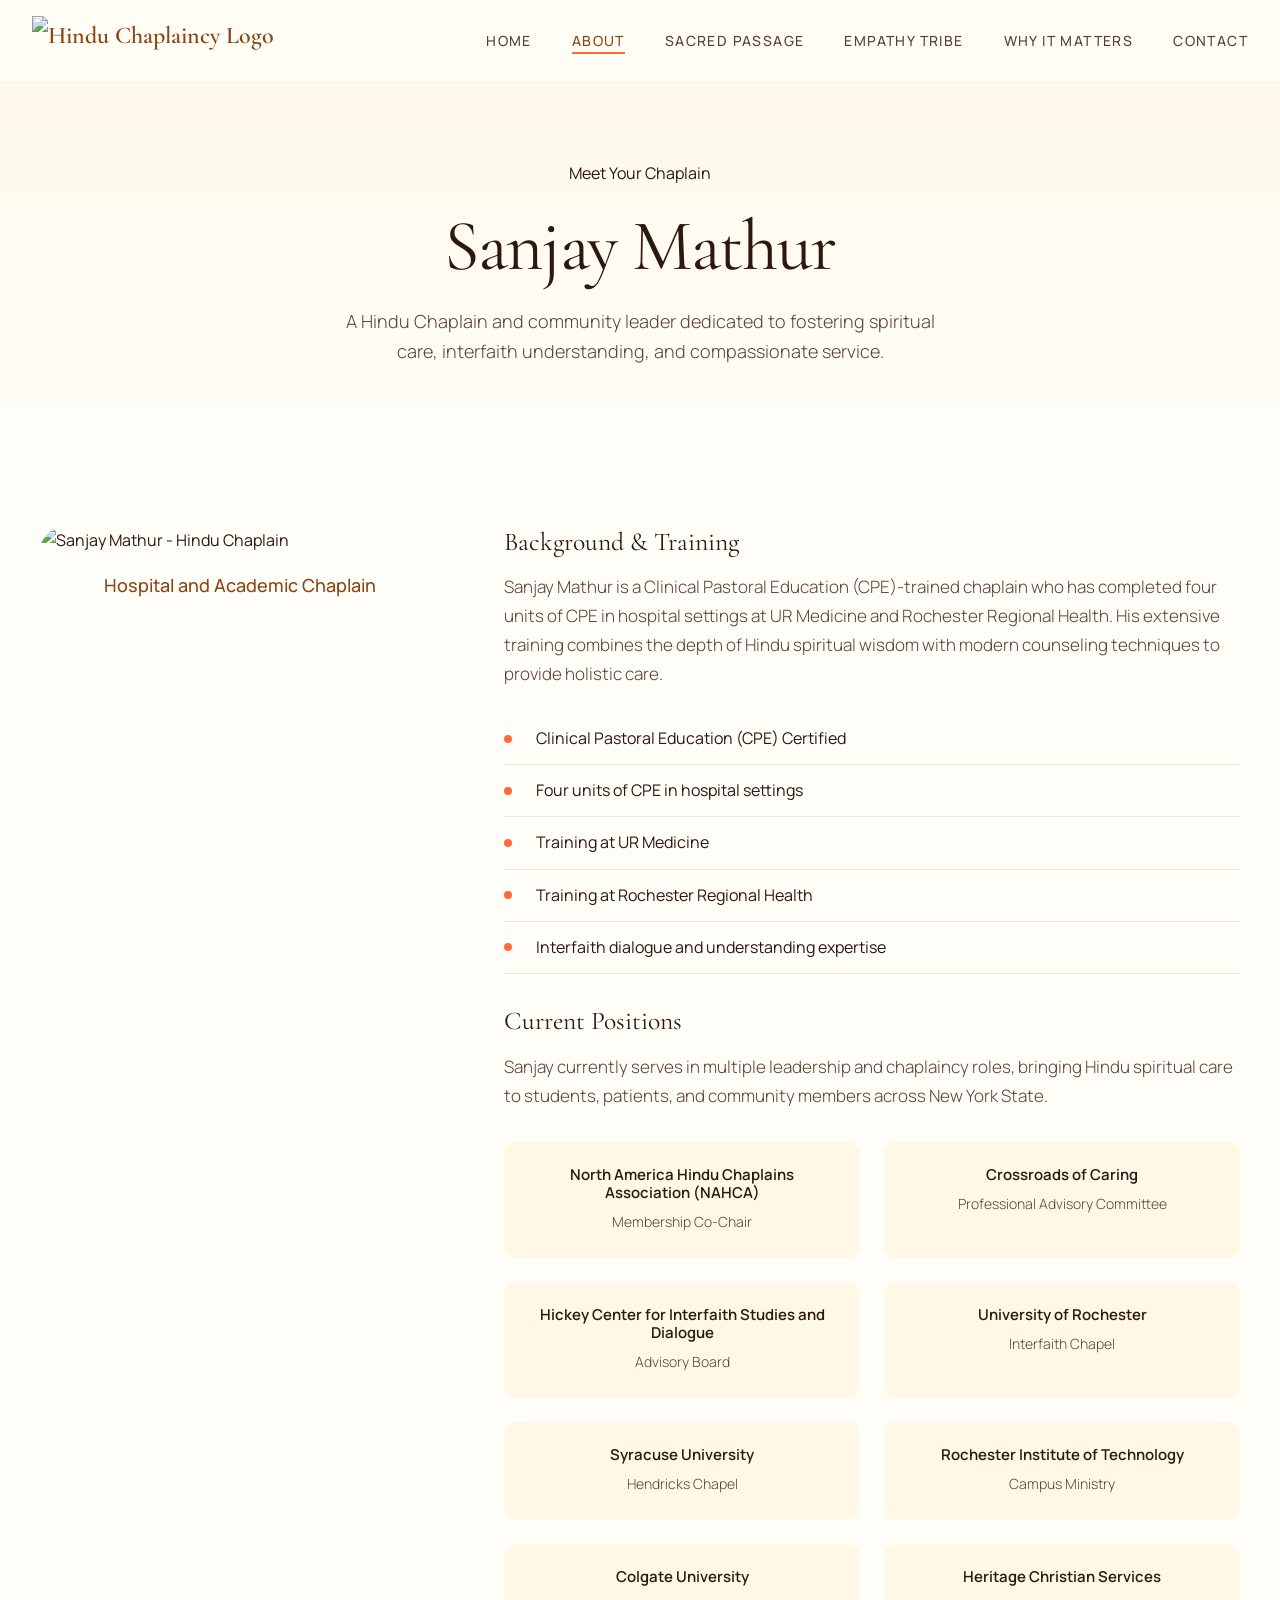
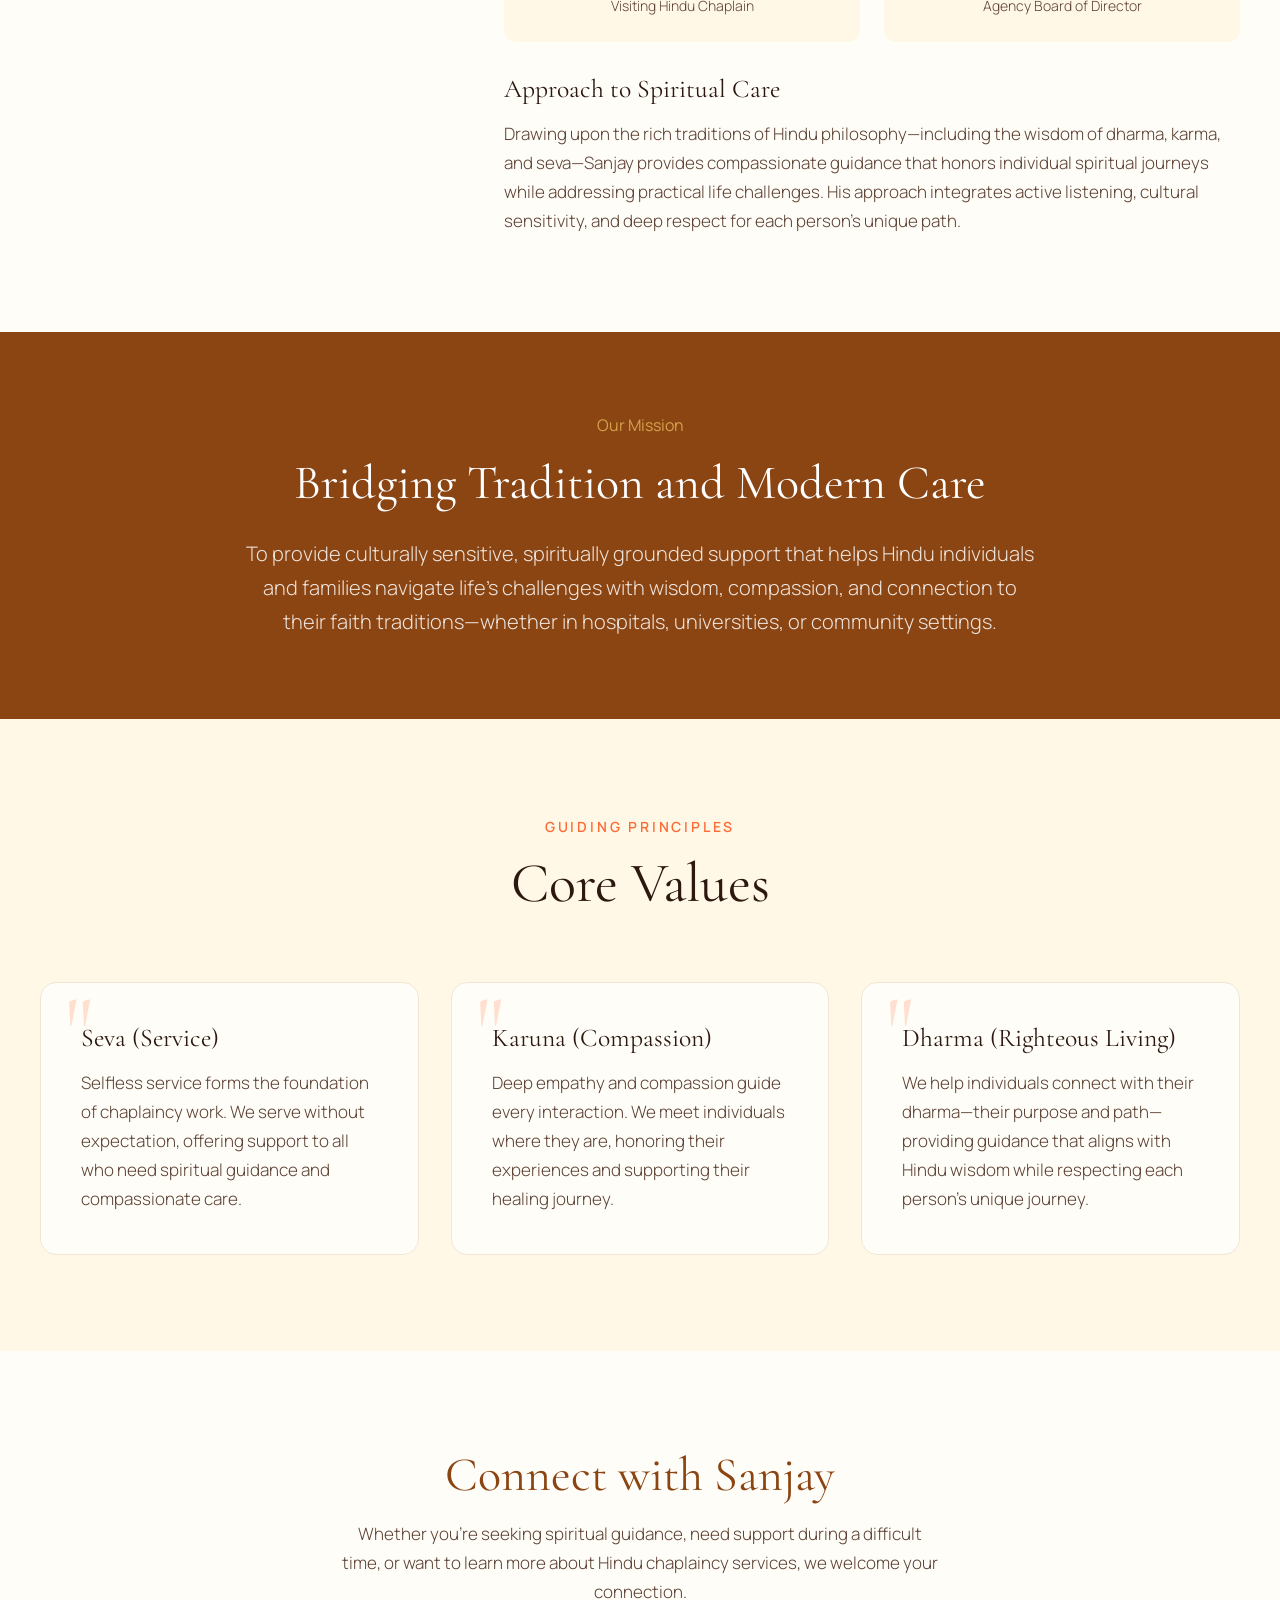
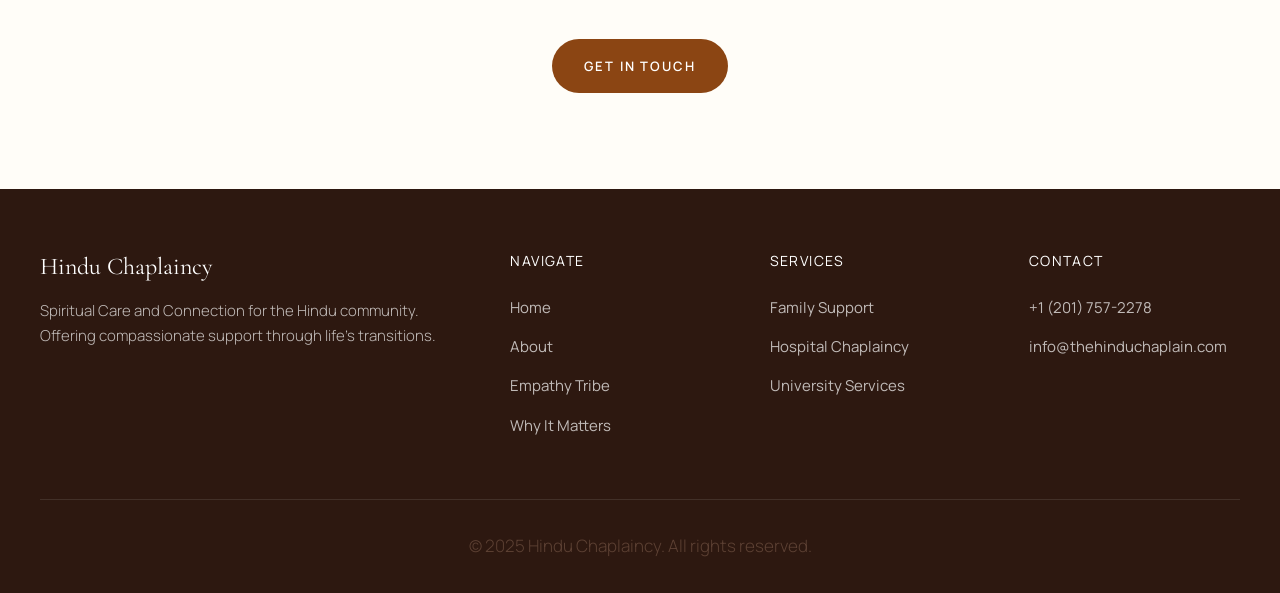
==== commit 7739890b: "Add files via upload" ====
--- a/about.html
+++ b/about.html
@@ -24,6 +24,7 @@
       <ul class="nav-links" data-testid="nav-links">
         <li><a href="index.html" data-testid="nav-home">Home</a></li>
         <li><a href="about.html" class="active" data-testid="nav-about">About</a></li>
+        <li><a href="sacred-passage.html" data-testid="nav-sacred">Sacred Passage</a></li>
         <li><a href="empathy.html" data-testid="nav-empathy">Empathy Tribe</a></li>
         <li><a href="matters.html" data-testid="nav-matters">Why It Matters</a></li>
         <li><a href="contact.html" data-testid="nav-contact">Contact</a></li>
@@ -44,6 +45,7 @@
       <div class="profile-section">
         <div class="profile-image">
           <img src="https://customer-assets.emergentagent.com/job_hindu-chaplain-v2/artifacts/mfcs2wgv_sanjay-mathur.png" alt="Sanjay Mathur - Hindu Chaplain">
+          <p style="text-align: center; margin-top: 1rem; font-size: 1.125rem; color: var(--accent-deep); font-weight: 500;">Hospital and Academic Chaplain</p>
         </div>
         
         <div class="profile-content">
@@ -59,9 +61,21 @@
           </ul>
           
           <h3>Current Positions</h3>
-          <p>Sanjay currently serves as a chaplain at multiple prestigious institutions, bringing Hindu spiritual care to students, patients, and community members across New York State.</p>
+          <p>Sanjay currently serves in multiple leadership and chaplaincy roles, bringing Hindu spiritual care to students, patients, and community members across New York State.</p>
           
           <div class="universities-grid" data-testid="universities-grid">
+            <div class="university-card">
+              <h4>North America Hindu Chaplains Association (NAHCA)</h4>
+              <p style="font-size: 0.875rem; margin-top: 0.5rem;">Membership Co-Chair</p>
+            </div>
+            <div class="university-card">
+              <h4>Crossroads of Caring</h4>
+              <p style="font-size: 0.875rem; margin-top: 0.5rem;">Professional Advisory Committee</p>
+            </div>
+            <div class="university-card">
+              <h4>Hickey Center for Interfaith Studies and Dialogue</h4>
+              <p style="font-size: 0.875rem; margin-top: 0.5rem;">Advisory Board</p>
+            </div>
             <div class="university-card">
               <h4>University of Rochester</h4>
               <p style="font-size: 0.875rem; margin-top: 0.5rem;">Interfaith Chapel</p>
@@ -77,6 +91,10 @@
             <div class="university-card">
               <h4>Colgate University</h4>
               <p style="font-size: 0.875rem; margin-top: 0.5rem;">Visiting Hindu Chaplain</p>
+            </div>
+            <div class="university-card">
+              <h4>Heritage Christian Services</h4>
+              <p style="font-size: 0.875rem; margin-top: 0.5rem;">Agency Board of Director</p>
             </div>
           </div>
           
--- a/styles.css
+++ b/styles.css
@@ -679,22 +679,14 @@
 
 /* Empathy Page */
 .empathy-hero {
-  min-height: 70vh;
+  min-height: 60vh;
   display: flex;
   align-items: center;
   justify-content: center;
   text-align: center;
   position: relative;
-  background-size: cover;
-  background-position: center;
+  background: linear-gradient(135deg, var(--accent-deep), #5a3a1a);
   padding: 8rem 2rem;
-}
-
-.empathy-hero::before {
-  content: '';
-  position: absolute;
-  inset: 0;
-  background: linear-gradient(135deg, rgba(139, 69, 19, 0.85), rgba(45, 24, 16, 0.75));
 }
 
 .empathy-hero-content {
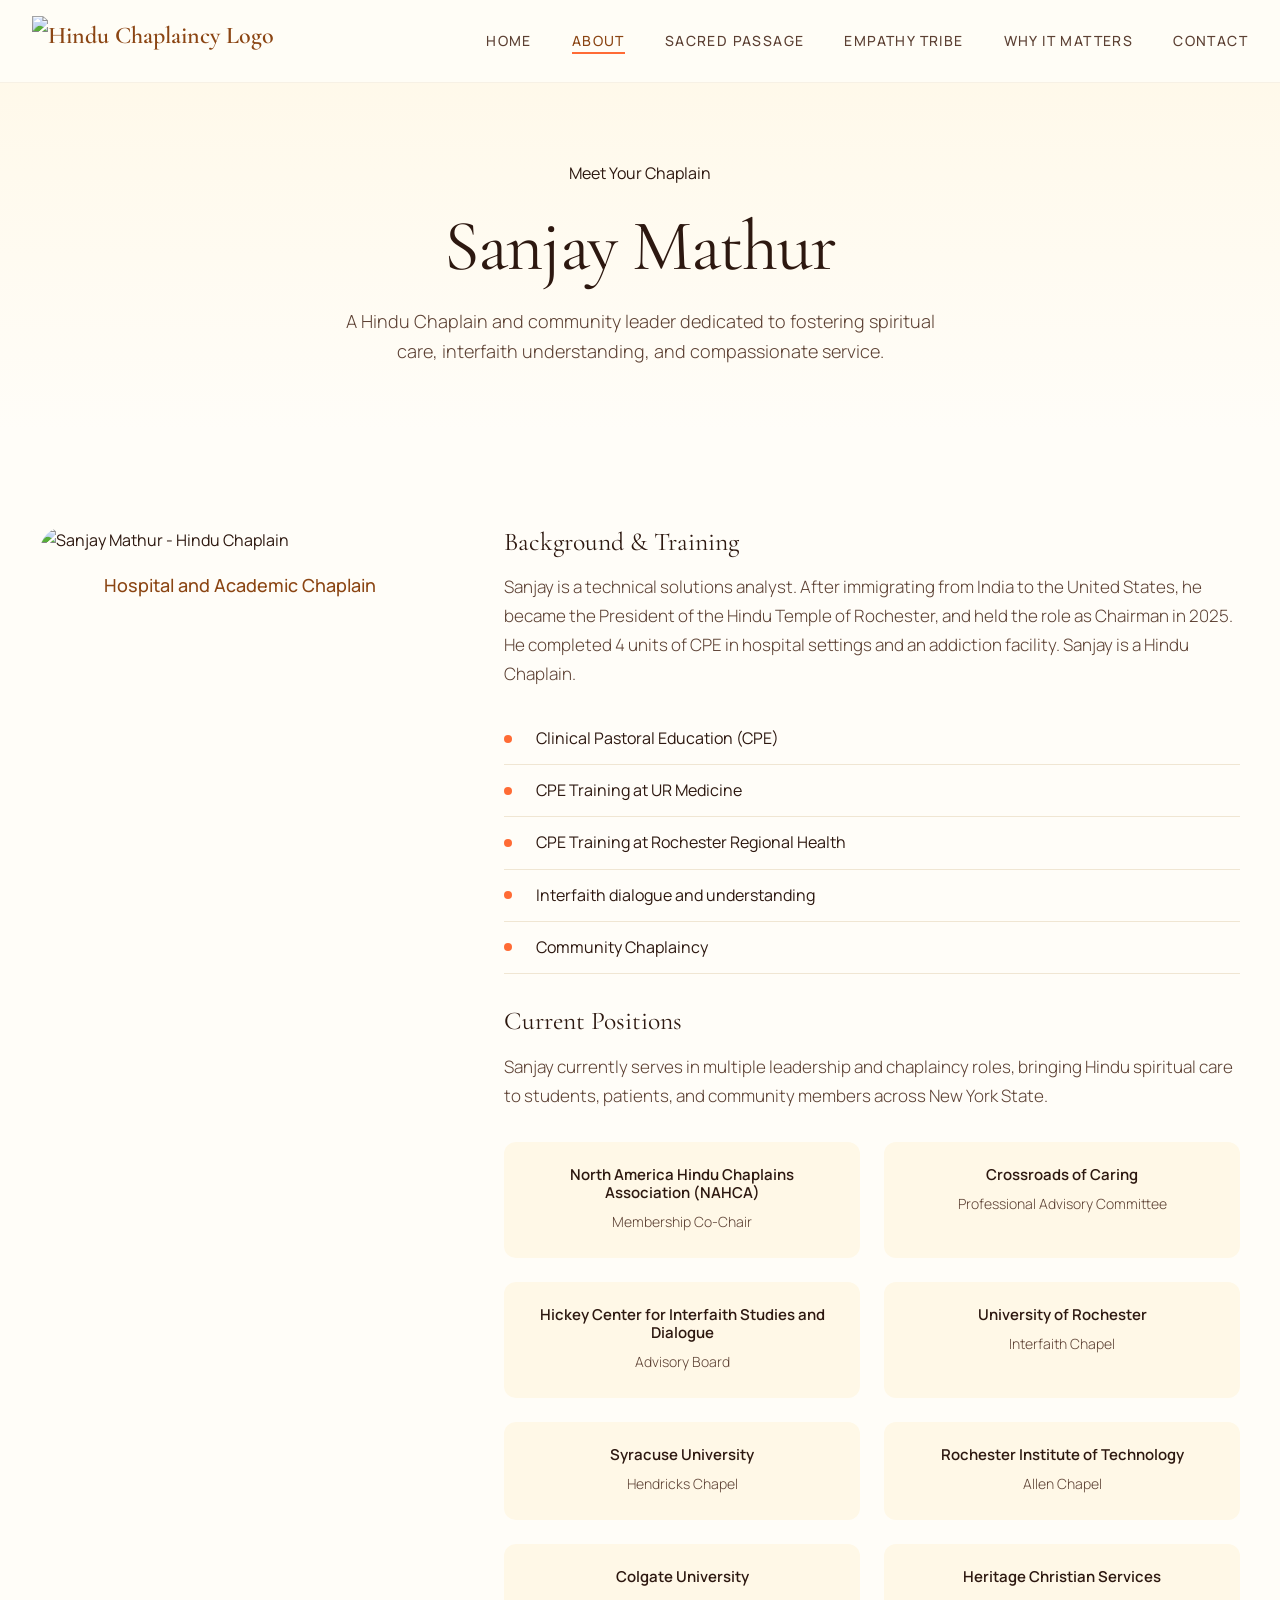
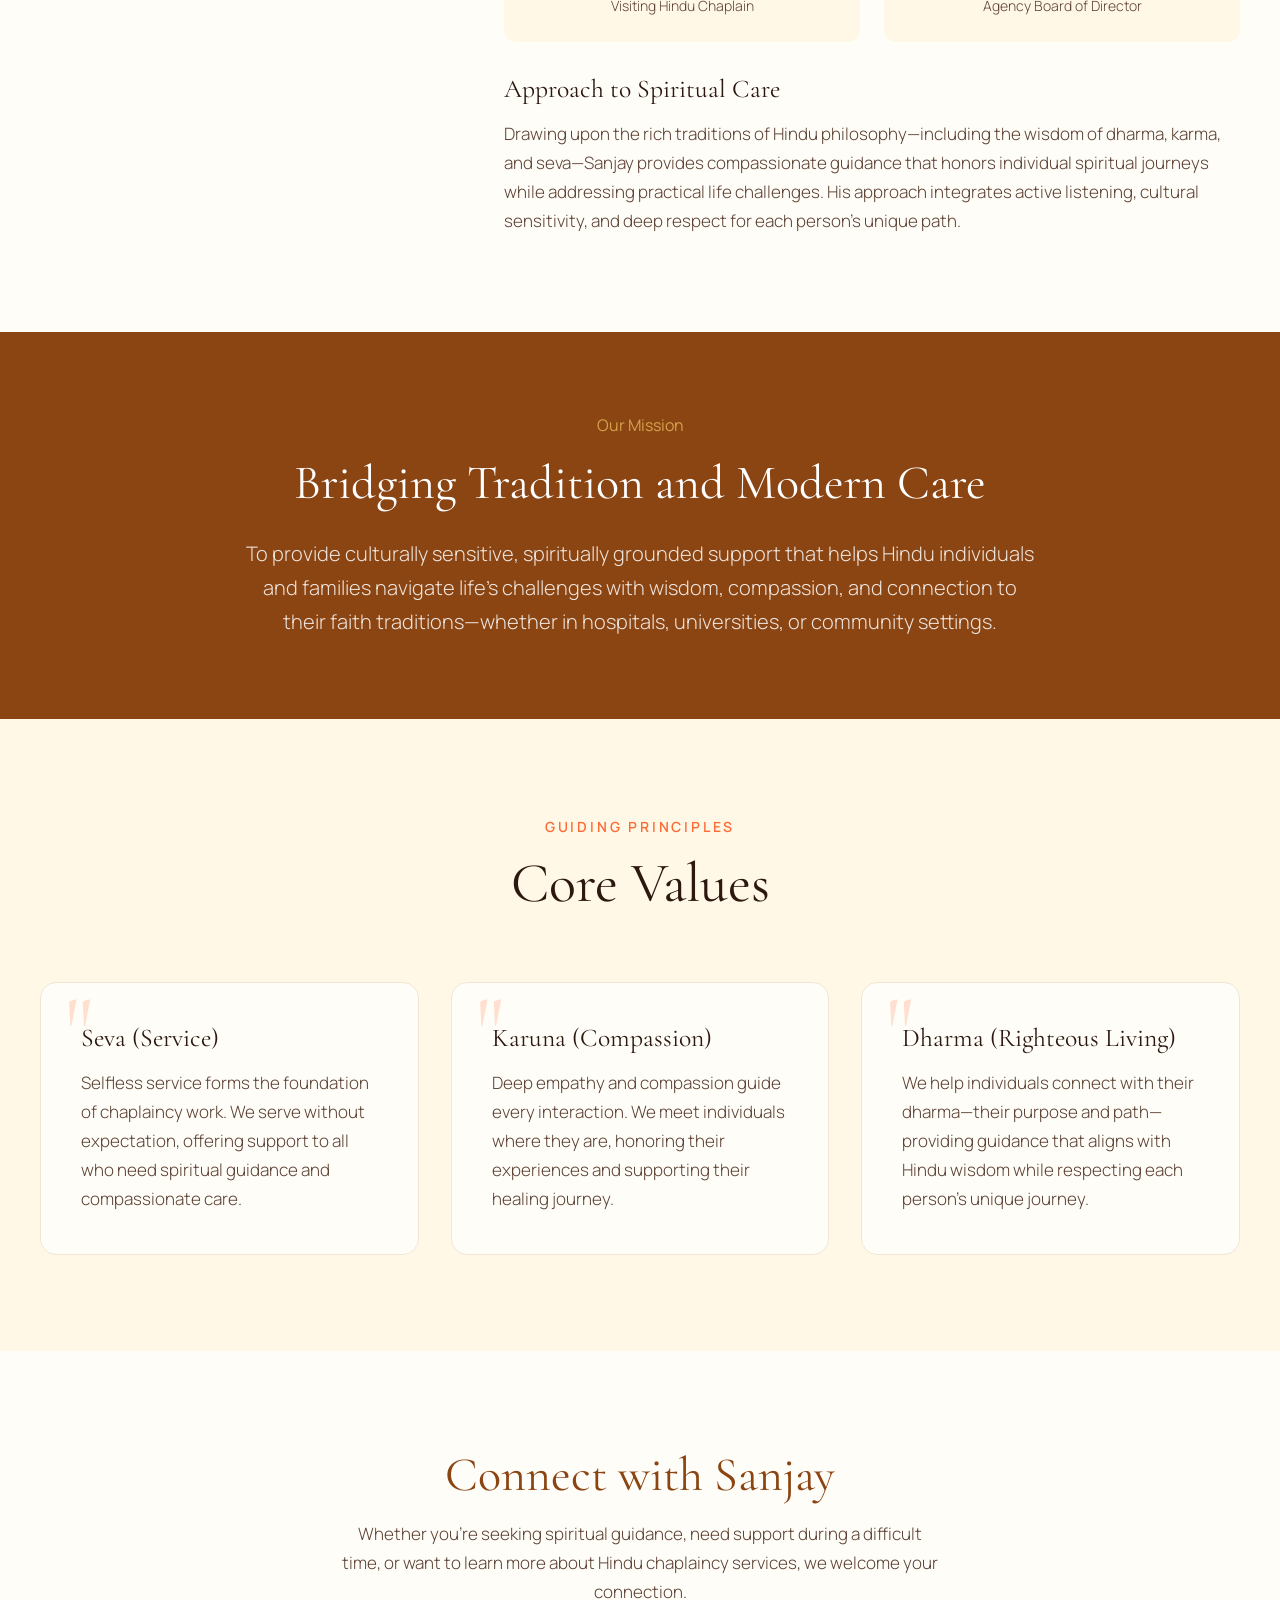
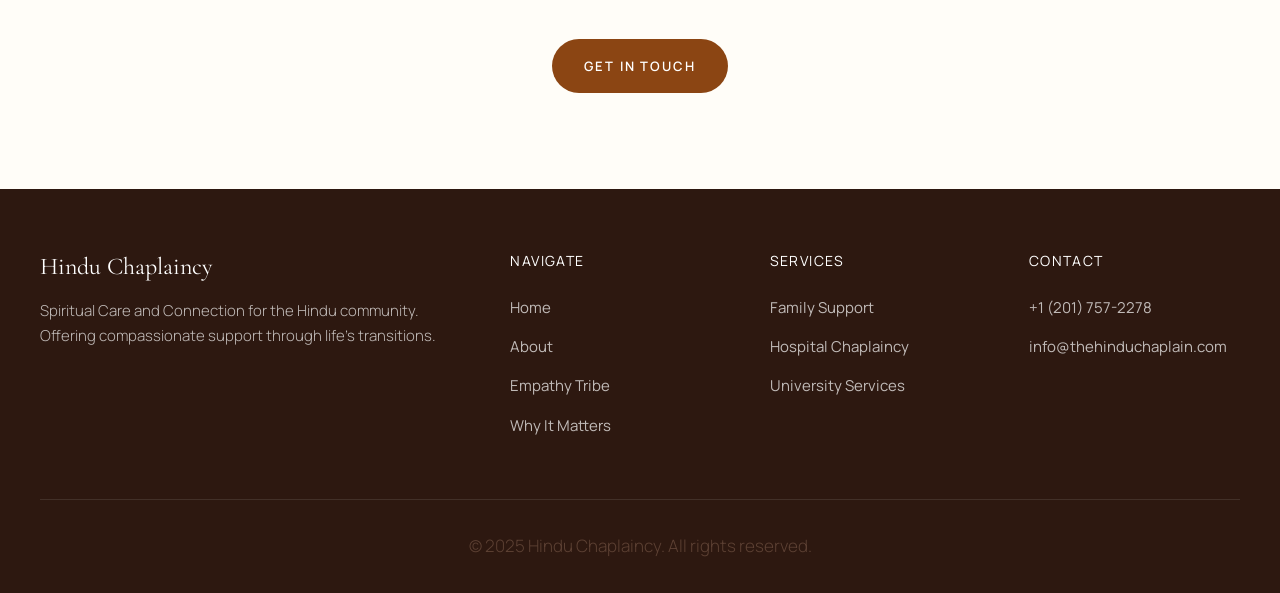
==== commit 44daef59: "Add files via upload" ====
--- a/about.html
+++ b/about.html
@@ -50,14 +50,14 @@
         
         <div class="profile-content">
           <h3>Background & Training</h3>
-          <p>Sanjay Mathur is a Clinical Pastoral Education (CPE)-trained chaplain who has completed four units of CPE in hospital settings at UR Medicine and Rochester Regional Health. His extensive training combines the depth of Hindu spiritual wisdom with modern counseling techniques to provide holistic care.</p>
+          <p>Sanjay is a technical solutions analyst. After immigrating from India to the United States, he became the President of the Hindu Temple of Rochester, and held the role as Chairman in 2025. He completed 4 units of CPE in hospital settings and an addiction facility. Sanjay is a Hindu Chaplain.</p>
           
           <ul class="credentials-list" data-testid="credentials-list">
-            <li>Clinical Pastoral Education (CPE) Certified</li>
-            <li>Four units of CPE in hospital settings</li>
-            <li>Training at UR Medicine</li>
-            <li>Training at Rochester Regional Health</li>
-            <li>Interfaith dialogue and understanding expertise</li>
+            <li>Clinical Pastoral Education (CPE) </li>
+            <li>CPE Training at UR Medicine</li>
+            <li>CPE Training at Rochester Regional Health</li>
+            <li>Interfaith dialogue and understanding</li>
+			<li>Community Chaplaincy</li>
           </ul>
           
           <h3>Current Positions</h3>
@@ -86,7 +86,7 @@
             </div>
             <div class="university-card">
               <h4>Rochester Institute of Technology</h4>
-              <p style="font-size: 0.875rem; margin-top: 0.5rem;">Campus Ministry</p>
+              <p style="font-size: 0.875rem; margin-top: 0.5rem;">Allen Chapel</p>
             </div>
             <div class="university-card">
               <h4>Colgate University</h4>
